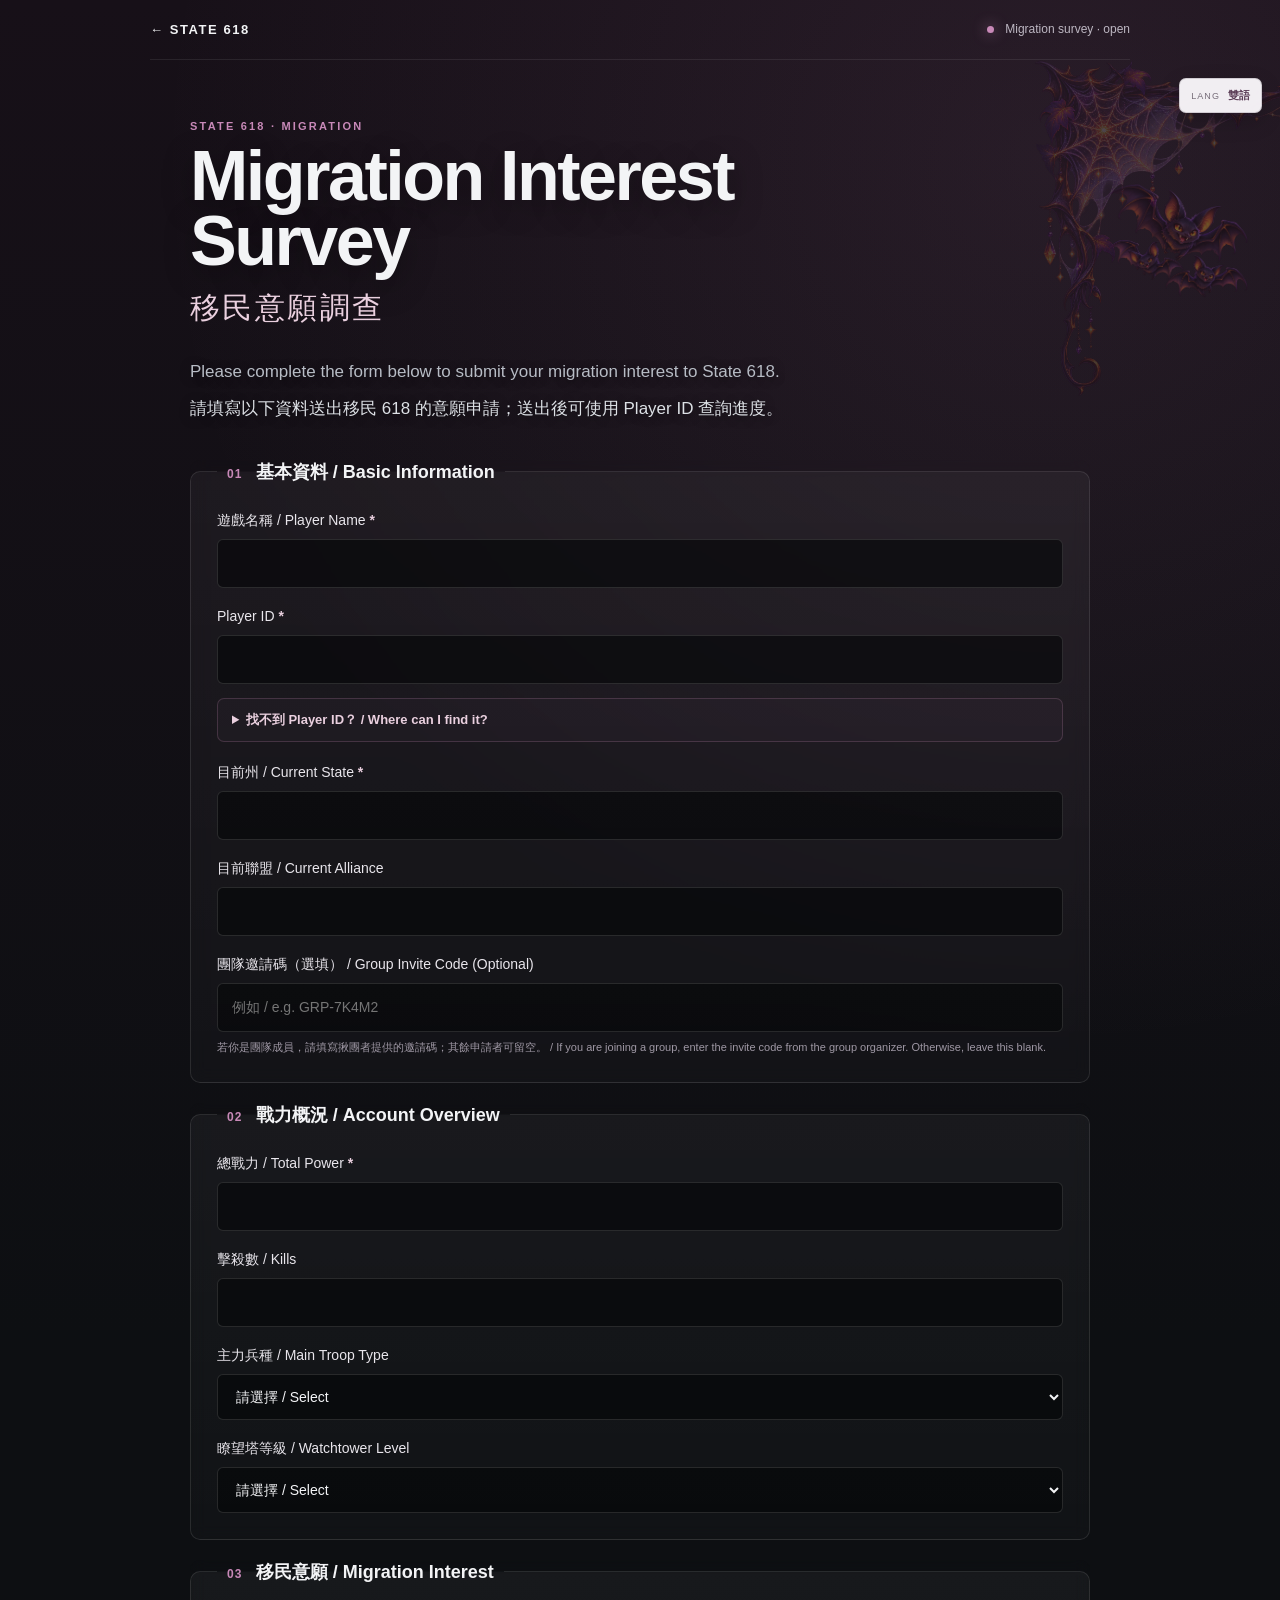
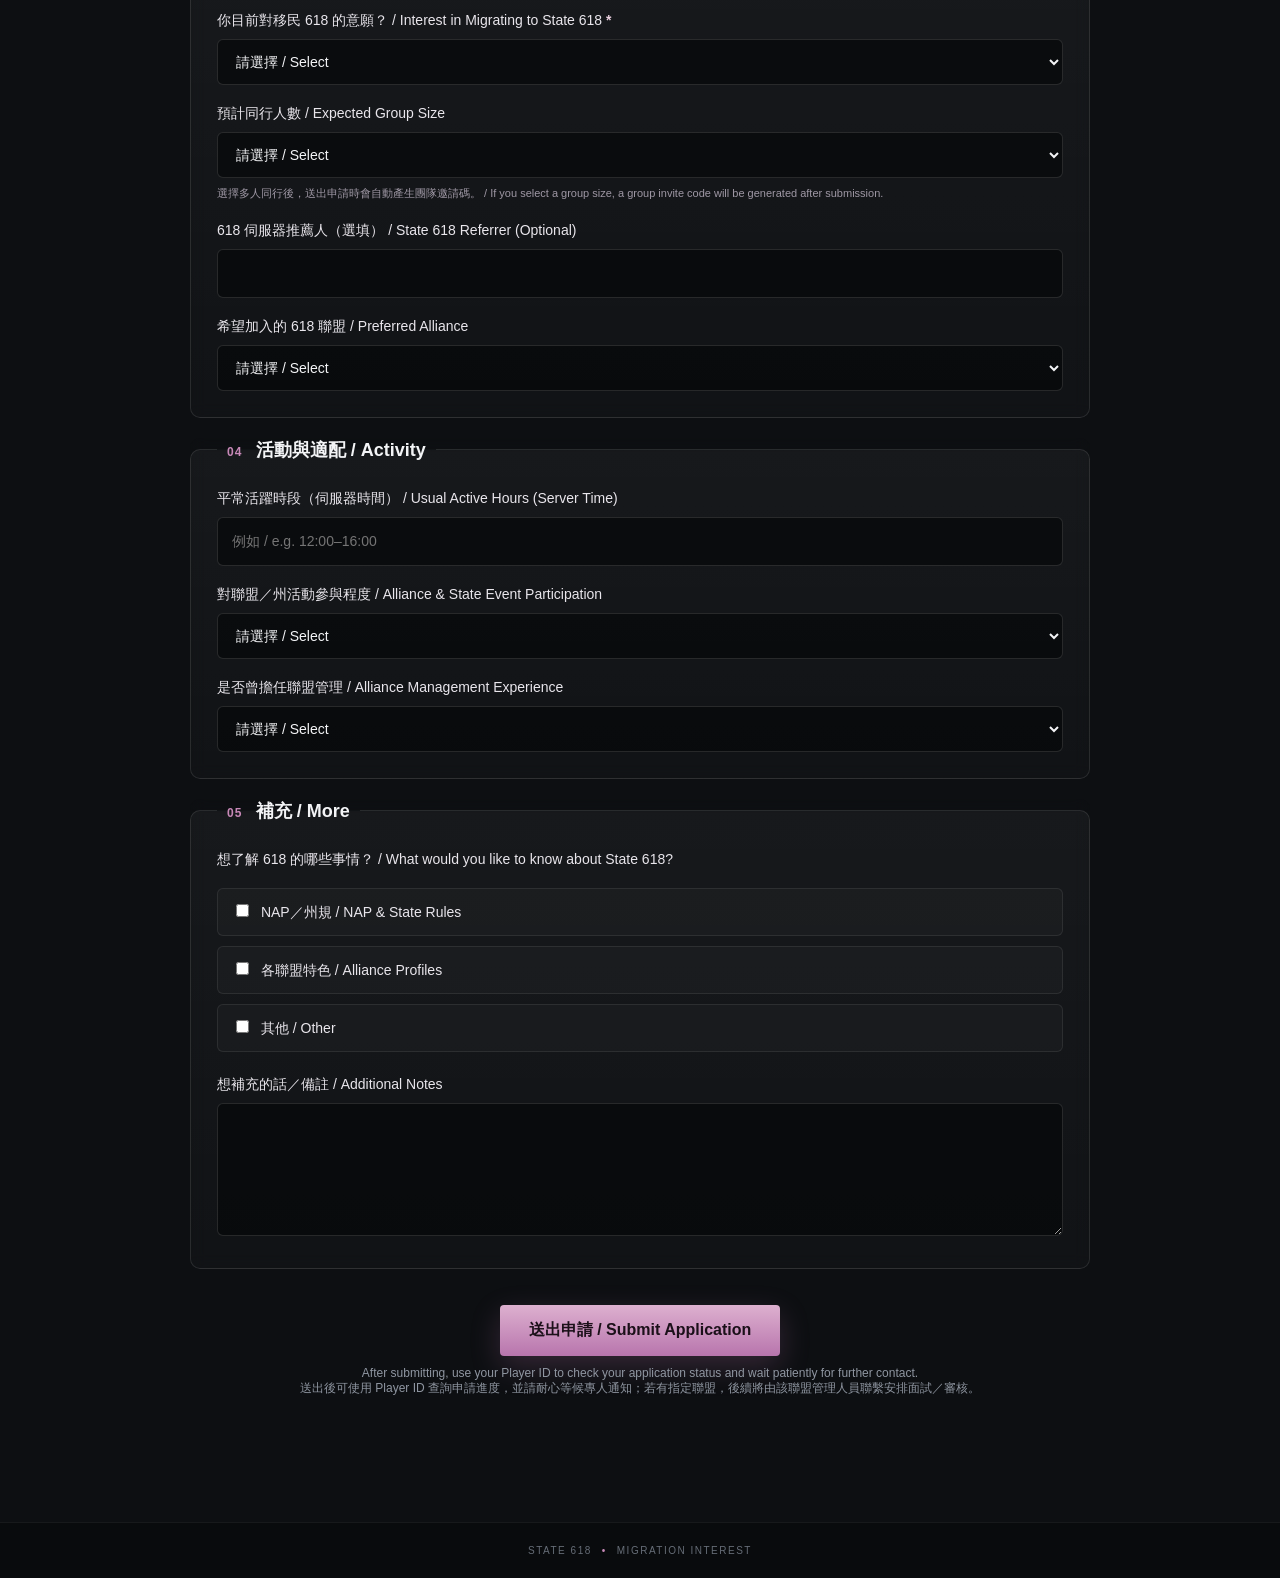
==== apply.html @ 645a7429 "Clarify group code flow and hide group size for members" ====
<!DOCTYPE html>
<html lang="zh-Hant">
<head>
  <meta charset="UTF-8">
  <meta name="viewport" content="width=device-width, initial-scale=1.0">
  <meta name="theme-color" content="#211522">
  <title>STATE 618 | Migration Interest Survey</title>
  <link rel="stylesheet" href="styles.css?v=20261017-2245">
  <link rel="stylesheet" href="form.css?v=20261018-0410">
</head>
<body class="form-page">
  <header class="form-topbar">
    <a class="back-link" href="index.html">← STATE 618</a>
    <div class="form-status"><span class="status-dot"></span> Migration survey · open</div>
  </header>
  <img class="form-halloween-art form-web-art" src="images/halloween-web-corner.png" alt="">
  <img class="form-halloween-art form-bats-art" src="images/halloween-bats.png" alt="">

  <main class="form-shell">
    <section class="form-intro">
      <div class="section-kicker">STATE 618 · MIGRATION</div>
      <h1>Migration Interest Survey</h1>
      <p class="zh-title">移民意願調查</p>
      <p class="intro en">
        Please complete the form below to submit your migration interest to State 618.
      </p>
      <p class="intro zh">請填寫以下資料送出移民 618 的意願申請；送出後可使用 Player ID 查詢進度。</p>
    </section>

    <form id="survey-form" class="survey-form">
      <fieldset>
        <legend><span>01</span> 基本資料 / Basic Information</legend>

        <label>遊戲名稱 / Player Name <b>*</b>
          <input type="text" name="player_name" required>
        </label>

        <label>Player ID <b>*</b>
          <input type="text" name="player_id" required>
        </label>

        <details class="id-help">
          <summary>找不到 Player ID？ / Where can I find it?</summary>
          <div class="id-help-body">
            <p>打開遊戲內的「帳號」頁面，找到標示為「ID」的欄位；紅框中的數字就是 Player ID。<br>Open the in-game Account page and look for the row labeled “ID”.</p>
            <a class="id-guide-link" href="images/player-id-guide.png" target="_blank" rel="noopener">
              <img class="id-guide-image" src="images/player-id-guide.png" alt="Player ID location guide">
            </a>
            <p class="id-guide-note">點圖片可放大查看 / Click the image to enlarge.</p>
          </div>
        </details>

        <label>目前州 / Current State <b>*</b>
          <input type="number" name="current_state" min="1" required>
        </label>

        <label>目前聯盟 / Current Alliance
          <input type="text" name="current_alliance">
        </label>

        <label class="group-code-field">
          <span data-i18n-zh="團隊邀請碼（選填）" data-i18n-en="Group Invite Code (Optional)">團隊邀請碼（選填） / Group Invite Code (Optional)</span>
          <input type="text" name="group_code" id="group-code" maxlength="32" autocomplete="off" placeholder="例如 / e.g. GRP-7K4M2">
          <small class="field-help" data-i18n-zh="若你是團隊成員，請填寫揪團者提供的邀請碼；其餘申請者可留空。" data-i18n-en="If you are joining a group, enter the invite code from the group organizer. Otherwise, leave this blank.">若你是團隊成員，請填寫揪團者提供的邀請碼；其餘申請者可留空。 / If you are joining a group, enter the invite code from the group organizer. Otherwise, leave this blank.</small>
        </label>
      </fieldset>

      <fieldset>
        <legend><span>02</span> 戰力概況 / Account Overview</legend>

        <label>總戰力 / Total Power <b>*</b>
          <input type="text" name="total_power" required>
        </label>

        <label>擊殺數 / Kills
          <input type="text" name="kills">
        </label>

        <label>主力兵種 / Main Troop Type
          <select name="main_troop">
            <option value="">請選擇 / Select</option>
            <option value="勇士">勇士 / Warrior</option>
            <option value="射手">射手 / Shooter</option>
            <option value="騎兵">騎兵 / Rider</option>
          </select>
        </label>

        <label>瞭望塔等級 / Watchtower Level
          <select name="watchtower_level">
            <option value="">請選擇 / Select</option>
            <option>24</option><option>25</option><option>26</option><option>27</option>
            <option>28</option><option>29</option><option>30</option>
            <option value="工業1">工業1 / Industrial 1</option><option value="工業2">工業2 / Industrial 2</option><option value="工業3">工業3 / Industrial 3</option><option value="工業4">工業4 / Industrial 4</option><option value="工業5">工業5 / Industrial 5</option>
          </select>
        </label>
      </fieldset>

      <fieldset>
        <legend><span>03</span> 移民意願 / Migration Interest</legend>

        <label>你目前對移民 618 的意願？ / Interest in Migrating to State 618 <b>*</b>
          <select name="interest" required>
            <option value="">請選擇 / Select</option>
            <option value="確定想來">確定想來 / Definitely interested</option>
            <option value="高度考慮">高度考慮 / Strongly considering</option>
            <option value="想先了解">想先了解 / Want to learn more</option>
          </select>
        </label>

        <label id="group-size-field">預計同行人數 / Expected Group Size
          <select name="group_size" id="group-size">
            <option value="">請選擇 / Select</option>
            <option value="自己">自己 / Solo</option>
            <option value="2–5 人">2–5 人 / 2–5 players</option>
            <option value="6–10 人">6–10 人 / 6–10 players</option>
            <option value="10+ 人／整團">10+ 人／整團 / 10+ players or full group</option>
          </select>
          <small class="field-help" data-i18n-zh="選擇多人同行後，送出申請時會自動產生團隊邀請碼。" data-i18n-en="If you select a group size, a group invite code will be generated after submission.">選擇多人同行後，送出申請時會自動產生團隊邀請碼。 / If you select a group size, a group invite code will be generated after submission.</small>
        </label>

        <div id="group-member-note" class="group-member-note" hidden>
          <strong data-i18n-zh="已使用團隊邀請碼" data-i18n-en="Group invite code detected">已使用團隊邀請碼 / Group invite code detected</strong>
          <span data-i18n-zh="同行人數以揪團者的申請為準，你不需要再次選擇。" data-i18n-en="Group size is taken from the organizer's application, so you do not need to select it again.">同行人數以揪團者的申請為準，你不需要再次選擇。 / Group size is taken from the organizer's application.</span>
        </div>

        <label>618 伺服器推薦人（選填） / State 618 Referrer (Optional)
          <input type="text" name="referrer">
        </label>

        <label>希望加入的 618 聯盟 / Preferred Alliance
          <select name="preferred_alliance">
            <option value="">請選擇 / Select</option>
            <option>[RZN] Risen</option>
            <option>[3311] 青丘寨</option>
            <option>[RoD!] Reign of Dragons</option>
            <option>[RAW$] War Dominion</option>
            <option>[UNQ.] UNQUESTIONED</option>
            <option>[KNT] Knights of Round</option>
            <option>[WofA] Wolves of Anarchy</option>
            <option>[S_B] Storm Bringers</option>
            <option>[RnB] ReBoRN BiO</option>
            <option>[TCB] VenomousSlayers</option>
            <option>不限 / No preference</option>
            <option>尚未決定 / Not sure yet</option>
          </select>
        </label>
      </fieldset>

      <fieldset>
        <legend><span>04</span> 活動與適配 / Activity</legend>

        <label>平常活躍時段（伺服器時間） / Usual Active Hours (Server Time)
          <input type="text" name="active_time" placeholder="例如 / e.g. 12:00–16:00">
        </label>

        <label>對聯盟／州活動參與程度 / Alliance &amp; State Event Participation
          <select name="activity_level">
            <option value="">請選擇 / Select</option>
            <option value="積極參與（每個活動都參與）">積極參與（每個活動都參與） / Highly active (join every event)</option>
            <option value="活躍">活躍 / Active</option>
            <option value="普通">普通 / Moderate</option>
            <option value="偶爾">偶爾 / Occasionally</option>
            <option value="幾乎沒有">幾乎沒有 / Rarely</option>
          </select>
        </label>

        <label>是否曾擔任聯盟管理 / Alliance Management Experience
          <select name="management">
            <option value="">請選擇 / Select</option>
            <option>R5</option>
            <option>R4</option>
            <option value="無">無 / None</option>
          </select>
        </label>
      </fieldset>

      <fieldset>
        <legend><span>05</span> 補充 / More</legend>

        <div class="field-label">想了解 618 的哪些事情？ / What would you like to know about State 618?</div>
        <div class="checks">
          <label><input type="checkbox" name="questions" value="NAP／州規"> NAP／州規 / NAP &amp; State Rules</label>
          <label><input type="checkbox" name="questions" value="各聯盟特色"> 各聯盟特色 / Alliance Profiles</label>
          <label><input type="checkbox" name="questions" value="其他"> 其他 / Other</label>
        </div>

        <label>想補充的話／備註 / Additional Notes
          <textarea name="notes" rows="5"></textarea>
        </label>
      </fieldset>

      <div class="submit-area">
        <button class="primary submit-button" id="submit-button" type="submit">送出申請 / Submit Application</button>
        <p>
          After submitting, use your Player ID to check your application status and wait patiently for further contact.<br>
          送出後可使用 Player ID 查詢申請進度，並請耐心等候專人通知；若有指定聯盟，後續將由該聯盟管理人員聯繫安排面試／審核。
        </p>
        <p id="submit-result" class="submit-result"></p>
      </div>

      <input type="text" name="website" tabindex="-1" autocomplete="off" class="hp-field" aria-hidden="true">
    </form>

    <iframe id="submit-frame" name="submit-frame" hidden></iframe>
  </main>

  <audio id="site-bgm" src="audio/bgm.mp3" preload="auto" autoplay loop></audio>

  <footer class="site-footer">
    <span>STATE 618</span><span class="dot">•</span><span>Migration Interest</span>
  </footer>
  <script src="site.js?v=20261018-0410"></script>
  <script src="language.js?v=20261017-2245"></script>
</body>
</html>
---- styles.css ----
:root {
  --bg: #0d0f12;
  --panel: rgba(17, 20, 24, 0.82);
  --text: #f3f4f6;
  --muted: #b7bcc5;
  --accent: #c889b8;
  --accent-soft: #ead0df;
  --line: rgba(255,255,255,.12);
}

* { box-sizing: border-box; }

html { scroll-behavior: smooth; }

html, body {
  margin: 0;
  min-height: 100%;
  background: var(--bg);
  color: var(--text);
  font-family: "Segoe UI", "Noto Sans TC", Arial, sans-serif;
}

body { min-height: 100vh; }

.hero {
  position: relative;
  min-height: 100vh;
  overflow: hidden;
  display: flex;
  flex-direction: column;
  justify-content: center;
  background:
    radial-gradient(circle at 78% 34%, rgba(232,145,105,.18), transparent 28%),
    linear-gradient(90deg, rgba(30,18,33,.90), rgba(70,42,76,.48) 50%, rgba(92,49,64,.44)),
    url("images/hero.png") center center / cover no-repeat;
}

.hero::before {
  content: "";
  position: absolute;
  inset: 0;
  opacity: .12;
  background-image:
    linear-gradient(rgba(255,255,255,.025) 1px, transparent 1px),
    linear-gradient(90deg, rgba(255,255,255,.025) 1px, transparent 1px);
  background-size: 42px 42px;
}

.overlay {
  position: absolute;
  inset: 0;
  background:
    linear-gradient(180deg, rgba(4,5,6,.25), transparent 45%, rgba(4,5,6,.58)),
    linear-gradient(90deg, rgba(5,6,8,.45), rgba(5,6,8,.06) 58%, rgba(5,6,8,.22));
}

.topbar {
  position: absolute;
  z-index: 2;
  top: 0;
  left: 0;
  right: 0;
  width: min(1180px, calc(100% - 40px));
  margin: 0 auto;
  padding: 24px 0;
  display: flex;
  align-items: center;
  justify-content: space-between;
  gap: 20px;
  border-bottom: 1px solid rgba(255,255,255,.09);
}

.brand {
  font-size: 14px;
  font-weight: 800;
  letter-spacing: .15em;
}

.brand span { color: var(--accent); }

.top-status {
  font-size: 12px;
  color: #c2c7ce;
  letter-spacing: .04em;
}

.status-dot {
  display: inline-block;
  width: 7px;
  height: 7px;
  margin-right: 8px;
  border-radius: 50%;
  background: var(--accent);
  box-shadow: 0 0 14px rgba(200,137,184,.76);
}

.content {
  position: relative;
  z-index: 1;
  width: min(1180px, calc(100% - 40px));
  margin: 0 auto;
  padding: 110px 0 100px;
}

.eyebrow {
  display: inline-block;
  font-size: 11px;
  letter-spacing: .26em;
  color: var(--accent-soft);
  border: 1px solid rgba(200,137,184,.48);
  background: rgba(9,10,12,.34);
  padding: 8px 12px;
  margin-bottom: 20px;
}

.state-mark {
  font-size: clamp(26px, 4vw, 52px);
  font-weight: 800;
  letter-spacing: .08em;
  line-height: 1;
  margin-bottom: 16px;
}

.state-mark span { color: var(--accent); }

h1 {
  margin: 0;
  font-size: clamp(44px, 7vw, 86px);
  line-height: .93;
  max-width: 790px;
  letter-spacing: -.035em;
  text-shadow: 0 8px 30px rgba(0,0,0,.34);
}

.zh-title {
  margin: 14px 0 28px;
  font-size: clamp(20px, 3vw, 30px);
  color: var(--accent-soft);
  letter-spacing: .08em;
}

.intro {
  max-width: 650px;
  color: var(--muted);
  font-size: 17px;
  line-height: 1.75;
  margin: 0 0 7px;
  text-shadow: 0 2px 12px rgba(0,0,0,.45);
}

.intro.zh {
  color: #dde1e6;
  margin-top: 5px;
}

.actions {
  margin-top: 32px;
  display: flex;
  flex-wrap: wrap;
  align-items: center;
  gap: 14px;
}

.primary {
  appearance: none;
  display: inline-block;
  text-decoration: none;
  border: 0;
  background: linear-gradient(180deg, #ddb0cf, #b875ad);
  color: #1b1019;
  font-weight: 800;
  font-size: 16px;
  padding: 15px 24px;
  min-width: 210px;
  border-radius: 4px;
  box-shadow: 0 10px 30px rgba(184,117,173,.24);
}

.primary:disabled {
  opacity: .92;
  cursor: default;
}

.secondary-link {
  display: inline-block;
  min-width: 210px;
  padding: 14px 24px;
  border: 1px solid rgba(200,137,184,.58);
  border-radius: 4px;
  background: rgba(26,18,28,.72);
  color: var(--accent-soft);
  text-decoration: none;
  text-align: center;
  font-size: 16px;
  font-weight: 800;
  box-shadow: 0 10px 30px rgba(0,0,0,.18);
  transition: background .2s ease, border-color .2s ease, transform .2s ease;
}

.secondary-link:hover {
  background: rgba(200,137,184,.14);
  border-color: rgba(234,208,223,.82);
  transform: translateY(-1px);
}

.status {
  color: #c3c8ce;
  font-size: 14px;
}

.note {
  margin-top: 26px;
  padding-top: 17px;
  border-top: 1px solid rgba(255,255,255,.14);
  max-width: 650px;
  color: #9da4ae;
  font-size: 13px;
  line-height: 1.6;
}

.scroll-hint {
  position: absolute;
  z-index: 2;
  left: 50%;
  bottom: 20px;
  transform: translateX(-50%);
  color: rgba(255,255,255,.55);
  font-size: 11px;
  letter-spacing: .15em;
  text-transform: uppercase;
}

.draft-section {
  background:
    radial-gradient(circle at 82% 0%, rgba(200,137,184,.16), transparent 28%),
    #0d0f12;
  border-top: 1px solid rgba(255,255,255,.06);
}

.draft-wrap {
  width: min(1180px, calc(100% - 40px));
  margin: 0 auto;
  padding: 86px 0 92px;
}

.section-kicker {
  color: var(--accent);
  font-size: 11px;
  font-weight: 700;
  letter-spacing: .2em;
  margin-bottom: 12px;
}

.draft-section h2 {
  margin: 0;
  font-size: clamp(34px, 5vw, 58px);
  letter-spacing: -.025em;
}

.section-lead {
  max-width: 650px;
  margin: 14px 0 34px;
  color: var(--muted);
  font-size: 16px;
  line-height: 1.7;
}

.cards {
  display: grid;
  grid-template-columns: repeat(3, 1fr);
  gap: 16px;
}

.card {
  min-height: 190px;
  padding: 24px;
  border: 1px solid rgba(255,255,255,.10);
  background: linear-gradient(180deg, rgba(255,255,255,.045), rgba(255,255,255,.018));
  border-radius: 8px;
}

.card-no {
  color: var(--accent);
  font-size: 12px;
  font-weight: 800;
  letter-spacing: .18em;
  margin-bottom: 44px;
}

.card h3 {
  margin: 0 0 10px;
  font-size: 20px;
}

.card p {
  margin: 0;
  color: #aeb4bd;
  font-size: 14px;
  line-height: 1.7;
}

.draft-note {
  margin-top: 24px;
  color: #8f96a1;
  font-size: 13px;
}

.site-footer {
  display: flex;
  justify-content: center;
  gap: 10px;
  padding: 22px;
  border-top: 1px solid rgba(255,255,255,.06);
  background: #090b0d;
  color: #666d77;
  font-size: 10px;
  letter-spacing: .15em;
  text-transform: uppercase;
}

.dot { color: var(--accent); }

@media (max-width: 780px) {
  .topbar {
    width: min(100% - 28px, 1180px);
    padding-top: 18px;
  }

  .top-status { display: none; }

  .content {
    width: min(100% - 28px, 1180px);
    padding: 100px 0 90px;
  }

  .eyebrow {
    font-size: 10px;
    letter-spacing: .18em;
  }

  .intro { font-size: 15px; }

  .actions {
    align-items: stretch;
    flex-direction: column;
    max-width: 360px;
  }

  .primary,
  .secondary-link { width: 100%; }

  .status { text-align: center; }

  .draft-wrap {
    width: min(100% - 28px, 1180px);
    padding: 64px 0 70px;
  }

  .cards { grid-template-columns: 1fr; }

  .card { min-height: 0; }

  .card-no { margin-bottom: 24px; }
}

/* Halloween seasonal accents */
.halloween-art {
  position: absolute;
  z-index: 1;
  pointer-events: none;
  user-select: none;
}

.web-art {
  top: 76px;
  right: -34px;
  width: min(31vw, 420px);
  opacity: .32;
  transform: rotate(2deg);
}

.bats-art {
  top: 18%;
  right: 5%;
  width: min(19vw, 250px);
  opacity: .58;
  filter: drop-shadow(0 8px 24px rgba(0,0,0,.28));
}

.pumpkin-art {
  right: 3.5%;
  bottom: 2.5%;
  width: min(12vw, 155px);
  opacity: .86;
  filter: drop-shadow(0 10px 26px rgba(0,0,0,.36));
}

.draft-section {
  position: relative;
  overflow: hidden;
}

.spider-art {
  top: 24px;
  right: 5%;
  width: min(8vw, 92px);
  opacity: .72;
}

@media (max-width: 760px) {
  .web-art {
    width: 210px;
    right: -75px;
    opacity: .22;
  }

  .bats-art {
    top: 13%;
    right: -24px;
    width: 150px;
    opacity: .38;
  }

  .pumpkin-art {
    width: 90px;
    right: 10px;
    bottom: 52px;
    opacity: .72;
  }

  .spider-art {
    width: 58px;
    right: 12px;
    opacity: .58;
  }
}

.manager-entry{margin-top:16px}
.manager-entry a{color:rgba(232,222,233,.72);text-decoration:none;font-size:12px;letter-spacing:.04em;border-bottom:1px solid rgba(232,222,233,.20);padding-bottom:3px}
.manager-entry a:hover{color:var(--accent-soft);border-bottom-color:rgba(234,208,223,.55)}

/* Shared language selector */
.language-switcher{
  position:fixed;right:18px;top:78px;z-index:120;
  font-family:"Segoe UI","Noto Sans TC",Arial,sans-serif;
}
.language-switcher summary{
  list-style:none;cursor:pointer;display:flex;align-items:center;gap:8px;
  padding:9px 11px;border:1px solid rgba(255,255,255,.16);border-radius:7px;
  background:rgba(14,12,16,.88);backdrop-filter:blur(12px);
  color:#eee8f0;font-size:11px;box-shadow:0 8px 22px rgba(0,0,0,.22);
}
.language-switcher summary::-webkit-details-marker{display:none}
.language-switcher summary span{color:#a69faa;letter-spacing:.12em;font-size:9px}
.language-switcher summary strong{color:#f0d7e8;font-size:11px}
.language-menu{
  position:absolute;right:0;top:42px;width:190px;padding:8px;
  border:1px solid rgba(255,255,255,.13);border-radius:8px;
  background:#121015;box-shadow:0 18px 36px rgba(0,0,0,.34);
}
.language-option{
  width:100%;padding:10px 11px;border:0;border-radius:6px;
  text-align:left;background:transparent;color:#d9d3dc;cursor:pointer;font-size:12px;
}
.language-option:hover,.language-option.active{background:rgba(200,137,184,.12);color:#fff}
.language-coming{padding:9px 11px 5px;color:#776f7c;font-size:9px;line-height:1.4}
@media(max-width:700px){
  .language-switcher{top:auto;bottom:16px;right:12px}
  .language-menu{top:auto;bottom:42px}
}

/* Language selector contrast revision */
.language-switcher summary{
  border-color:rgba(35,28,39,.16);
  background:rgba(250,247,251,.96);
  color:#251e28;
  box-shadow:0 8px 22px rgba(0,0,0,.18);
}
.language-switcher summary span{color:#766d79}
.language-switcher summary strong{color:#5d3f58}
.language-menu{
  border-color:rgba(35,28,39,.12);
  background:#fbf8fc;
  box-shadow:0 18px 36px rgba(0,0,0,.24);
}
.language-option{color:#302733}
.language-option:hover,.language-option.active{
  background:#ead8e6;
  color:#2a1f2a;
}
.language-coming{
  color:#817786;
  border-top:1px solid rgba(35,28,39,.08);
  margin-top:5px;
  padding-top:10px;
}
---- form.css ----
.form-page {
  background:
    radial-gradient(circle at 82% 5%, rgba(200,137,184,.10), transparent 28%),
    linear-gradient(180deg, #171018, #0d0f12 42%);
}

.form-topbar {
  width: min(980px, calc(100% - 32px));
  margin: 0 auto;
  padding: 22px 0;
  display: flex;
  justify-content: space-between;
  gap: 20px;
  border-bottom: 1px solid rgba(255,255,255,.08);
}

.back-link {
  color: var(--text);
  text-decoration: none;
  font-weight: 800;
  letter-spacing: .12em;
  font-size: 13px;
}

.form-status {
  color: #bdb7c2;
  font-size: 12px;
}

.form-shell {
  width: min(900px, calc(100% - 32px));
  margin: 0 auto;
  padding: 60px 0 80px;
}

.form-intro {
  margin-bottom: 36px;
}

.form-intro h1 {
  font-size: clamp(40px, 7vw, 70px);
  max-width: 760px;
}

.survey-form {
  display: grid;
  gap: 20px;
}

fieldset {
  margin: 0;
  padding: 26px;
  border: 1px solid rgba(255,255,255,.10);
  border-radius: 10px;
  background: linear-gradient(180deg, rgba(255,255,255,.045), rgba(255,255,255,.018));
  backdrop-filter: blur(8px);
}

legend {
  padding: 0 10px;
  font-size: 18px;
  font-weight: 800;
}

legend span {
  color: var(--accent);
  margin-right: 8px;
  font-size: 12px;
  letter-spacing: .1em;
}

.survey-form label,
.field-label {
  display: block;
  margin: 0 0 18px;
  color: #e9e6ec;
  font-size: 14px;
  line-height: 1.5;
}

.survey-form label:last-child {
  margin-bottom: 0;
}

.survey-form b {
  color: var(--accent-soft);
}

input[type="text"],
input[type="number"],
select,
textarea {
  width: 100%;
  margin-top: 8px;
  padding: 13px 14px;
  border: 1px solid rgba(255,255,255,.12);
  border-radius: 6px;
  background: rgba(6,7,9,.62);
  color: var(--text);
  font: inherit;
  outline: none;
}

input:focus,
select:focus,
textarea:focus {
  border-color: rgba(200,137,184,.75);
  box-shadow: 0 0 0 3px rgba(200,137,184,.10);
}

select option {
  background: #151118;
  color: #f3f4f6;
}

textarea {
  resize: vertical;
  min-height: 120px;
}

.checks {
  display: grid;
  gap: 10px;
  margin: 10px 0 22px;
}

.checks label {
  margin: 0;
  padding: 12px 14px;
  border: 1px solid rgba(255,255,255,.08);
  border-radius: 6px;
  background: rgba(255,255,255,.025);
}

.checks input {
  margin-right: 8px;
  accent-color: #b875ad;
}

.submit-area {
  text-align: center;
  padding: 16px 0 4px;
}

.submit-button {
  min-width: 280px;
}

.submit-area p {
  color: #8f96a1;
  font-size: 12px;
  margin-top: 10px;
}

@media (max-width: 640px) {
  .form-shell {
    padding-top: 44px;
  }

  fieldset {
    padding: 20px 16px;
  }

  .form-status {
    display: none;
  }

  .submit-button {
    width: 100%;
    min-width: 0;
  }
}

.status-card,
.status-preview {
  margin-top: 20px;
  padding: 28px;
  border: 1px solid rgba(255,255,255,.10);
  border-radius: 10px;
  background: linear-gradient(180deg, rgba(255,255,255,.045), rgba(255,255,255,.018));
}

.status-card label {
  display: block;
  color: #e9e6ec;
  font-size: 14px;
  line-height: 1.5;
}

.status-button {
  margin-top: 18px;
  min-width: 220px;
}

.status-help {
  margin: 14px 0 0;
  color: #8f96a1;
  font-size: 12px;
  line-height: 1.6;
}

.status-preview h2 {
  margin: 0 0 20px;
  font-size: clamp(30px, 5vw, 48px);
}

.status-result {
  border-top: 1px solid rgba(255,255,255,.09);
}

.result-row {
  display: grid;
  grid-template-columns: 1fr 1.4fr;
  gap: 20px;
  padding: 16px 0;
  border-bottom: 1px solid rgba(255,255,255,.08);
  color: #9ea5ae;
  font-size: 14px;
}

.result-row strong {
  color: #f1eef3;
  font-weight: 700;
}

.badge {
  display: inline-block;
  width: fit-content;
  padding: 6px 10px;
  border-radius: 999px;
  font-size: 11px;
  letter-spacing: .04em;
  border: 1px solid rgba(255,255,255,.12);
}

.badge.received { color: #d6d0dc; background: rgba(214,208,220,.08); }
.badge.interview { color: #dfc9ef; background: rgba(151,103,178,.14); border-color: rgba(151,103,178,.34); }
.badge.reviewing { color: #ead0df; background: rgba(200,137,184,.12); border-color: rgba(200,137,184,.32); }
.badge.approved { color: #cfe9d7; background: rgba(115,176,132,.12); border-color: rgba(115,176,132,.30); }
.badge.waitlist { color: #eadab8; background: rgba(194,154,84,.12); border-color: rgba(194,154,84,.28); }
.badge.declined { color: #e3b8bd; background: rgba(176,88,101,.12); border-color: rgba(176,88,101,.28); }

.status-legend {
  display: flex;
  flex-wrap: wrap;
  gap: 8px;
  margin-top: 22px;
}

.secondary-link {
  display: inline-block;
  color: #e4d9e8;
  text-decoration: none;
  padding: 14px 18px;
  border: 1px solid rgba(255,255,255,.16);
  border-radius: 4px;
  background: rgba(255,255,255,.035);
}

.secondary-link:hover {
  border-color: rgba(200,137,184,.40);
  background: rgba(200,137,184,.08);
}

@media (max-width: 640px) {
  .result-row {
    grid-template-columns: 1fr;
    gap: 6px;
  }

  .status-button {
    width: 100%;
  }
}

.submit-result {
  min-height: 1.4em;
  margin-top: 12px;
  font-size: 13px;
}
.submit-result.success { color: #cfe9d7; }
.submit-result.muted { color: #8f96a1; }
.status-error {
  padding: 18px 0;
  color: #e3b8bd;
}
.hp-field {
  position: absolute !important;
  left: -9999px !important;
  width: 1px !important;
  height: 1px !important;
  opacity: 0 !important;
}

.status-note {
  margin-top: 20px;
  padding: 14px 16px;
  border-left: 3px solid rgba(200,137,184,.7);
  background: rgba(200,137,184,.07);
  color: #ddd6e2;
  line-height: 1.7;
  font-size: 14px;
}

.id-help {
  margin: -4px 0 20px;
  border: 1px solid rgba(200,137,184,.22);
  border-radius: 7px;
  background: rgba(200,137,184,.035);
  overflow: hidden;
}

.id-help summary {
  padding: 12px 14px;
  cursor: pointer;
  color: var(--accent-soft);
  font-size: 13px;
  font-weight: 700;
  user-select: none;
}

.id-help summary:hover {
  background: rgba(200,137,184,.07);
}

.id-help-body {
  display: grid;
  grid-template-columns: 1fr 190px;
  gap: 16px;
  align-items: center;
  padding: 14px;
  border-top: 1px solid rgba(255,255,255,.07);
  color: #c7c2ca;
  font-size: 12px;
  line-height: 1.65;
}

.id-help-body p {
  margin: 0;
}

.id-mini-card {
  padding: 12px;
  border-radius: 8px;
  background: #e8dac8;
  color: #3a2e2d;
  text-align: center;
  font-size: 11px;
  box-shadow: inset 0 0 0 1px rgba(84,63,57,.18);
}

.id-mini-row {
  display: flex;
  justify-content: space-between;
  margin-top: 9px;
  padding: 7px 8px;
  border: 2px solid #ef3d45;
  border-radius: 4px;
  background: rgba(255,255,255,.32);
  text-align: left;
}

@media (max-width: 640px) {
  .id-help-body {
    grid-template-columns: 1fr;
  }
}

.id-help-body {
  display: block;
}

.id-guide-link {
  display: block;
  margin-top: 12px;
}

.id-guide-image {
  display: block;
  width: 100%;
  max-width: 620px;
  margin: 0 auto;
  border-radius: 8px;
  border: 1px solid rgba(255,255,255,.10);
  box-shadow: 0 10px 28px rgba(0,0,0,.24);
}

.id-guide-note {
  margin-top: 8px !important;
  text-align: center;
  color: #9f98a7 !important;
  font-size: 11px !important;
}

/* Halloween seasonal accents */
.form-page {
  position: relative;
  overflow-x: hidden;
}

.form-halloween-art {
  position: absolute;
  pointer-events: none;
  user-select: none;
  z-index: 0;
}

.form-shell,
.form-topbar {
  position: relative;
  z-index: 1;
}

.form-web-art {
  top: 58px;
  right: -92px;
  width: min(27vw, 340px);
  opacity: .18;
}

.form-bats-art {
  top: 170px;
  right: 2.5%;
  width: min(13vw, 145px);
  opacity: .34;
}

.form-spider-art {
  top: 150px;
  right: 4%;
  width: min(7vw, 82px);
  opacity: .48;
}

.id-help-body {
  display: block;
}

.id-guide-link {
  display: block;
  margin-top: 12px;
}

.id-guide-image {
  display: block;
  width: 100%;
  max-width: 620px;
  margin: 0 auto;
  border-radius: 8px;
  border: 1px solid rgba(255,255,255,.10);
  box-shadow: 0 10px 28px rgba(0,0,0,.24);
}

.id-guide-note {
  margin-top: 8px !important;
  text-align: center;
  color: #9f98a7 !important;
  font-size: 11px !important;
}

@media (max-width: 760px) {
  .form-web-art {
    width: 220px;
    right: -112px;
    opacity: .12;
  }

  .form-bats-art,
  .form-spider-art {
    display: none;
  }
}

.group-code-field{margin-top:2px}
.field-help{
  display:block;
  margin-top:7px;
  color:#9f98a5;
  font-size:11px;
  line-height:1.55;
  font-weight:400;
}
.group-code-field input:not(:placeholder-shown){
  border-color:rgba(200,137,184,.46);
}

.submit-result.success a{
  display:inline-block;
  margin-top:8px;
  color:#ead0df;
  word-break:break-all;
}
.submit-result.error{color:#e3b8bd}

.group-member-note{
  margin:-2px 0 18px;
  padding:12px 14px;
  border:1px solid rgba(200,137,184,.22);
  border-radius:7px;
  background:rgba(200,137,184,.06);
}
.group-member-note strong,
.group-member-note span{
  display:block;
}
.group-member-note strong{
  color:#ead0df;
  font-size:13px;
}
.group-member-note span{
  margin-top:4px;
  color:#aaa2ae;
  font-size:11px;
  line-height:1.55;
}
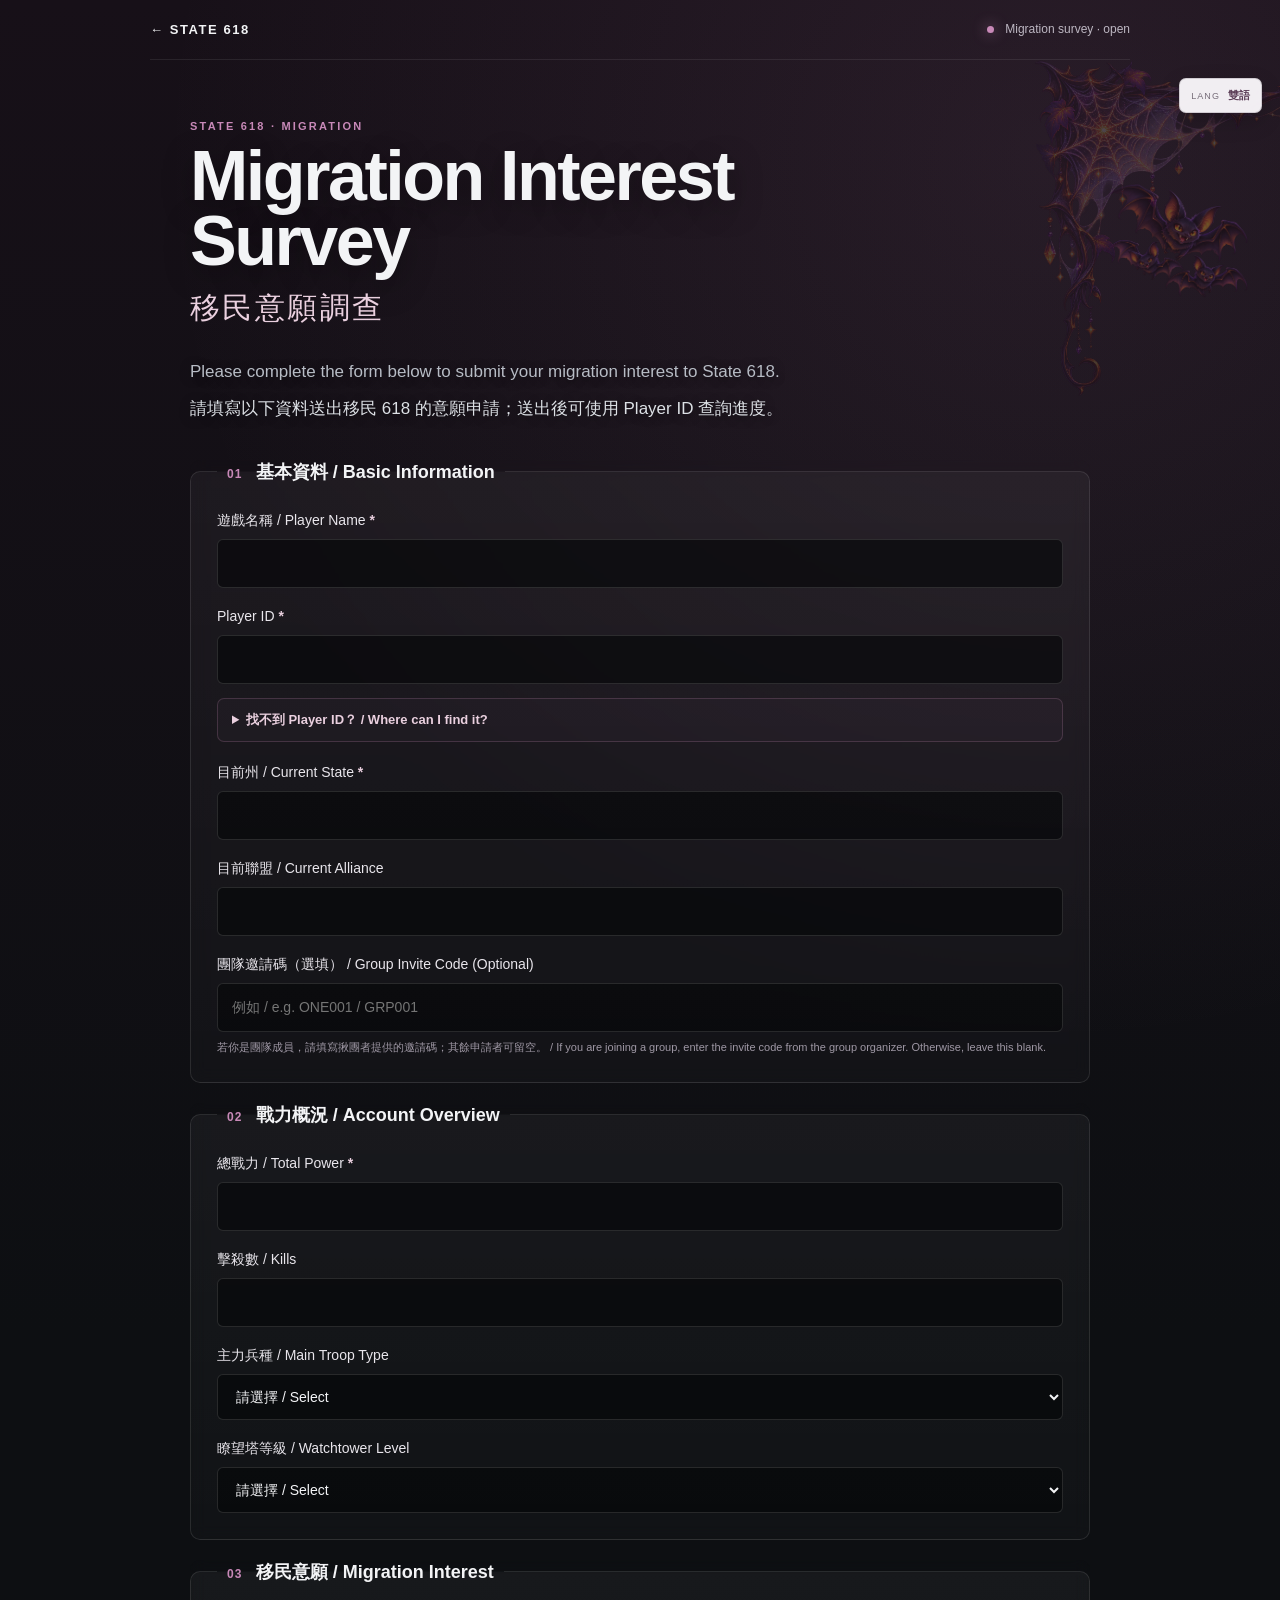
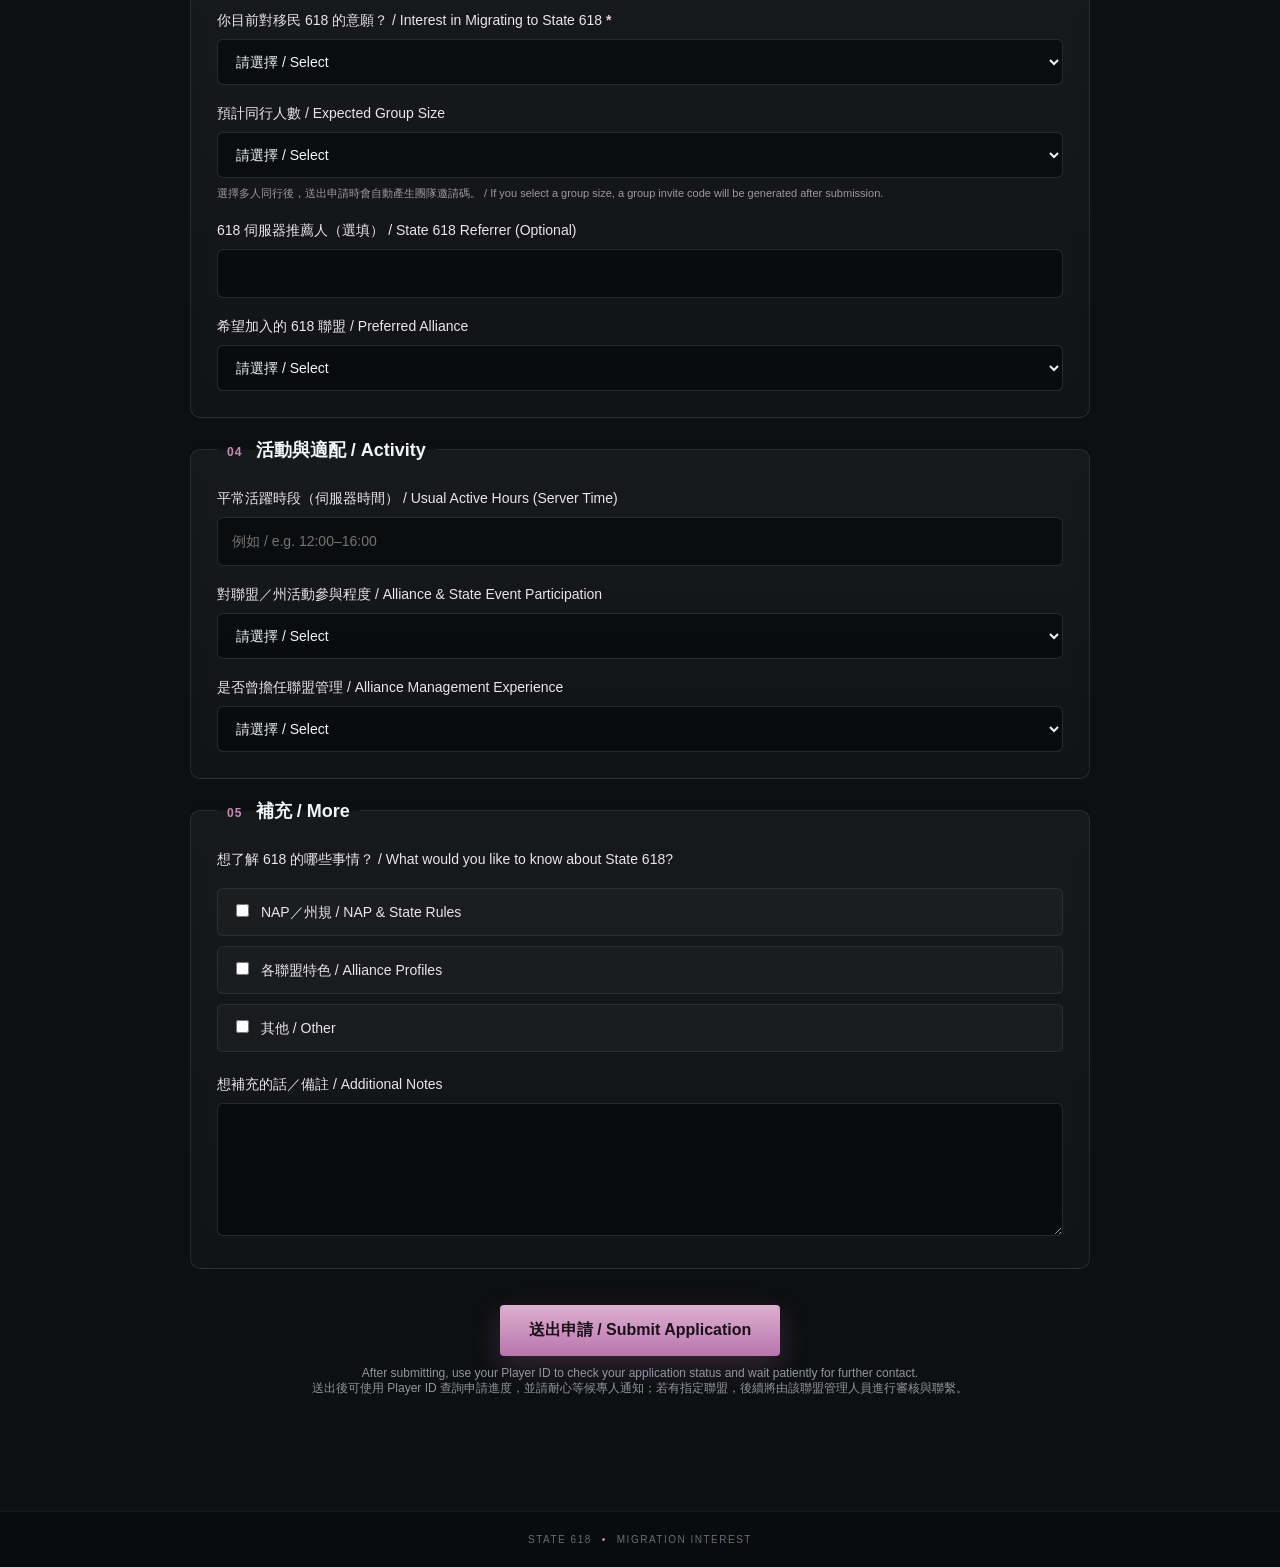
==== commit 850a51f2: "Improve group invite code display and normalization" ====
--- a/apply.html
+++ b/apply.html
@@ -6,7 +6,7 @@
   <meta name="theme-color" content="#211522">
   <title>STATE 618 | Migration Interest Survey</title>
   <link rel="stylesheet" href="styles.css?v=20261017-2245">
-  <link rel="stylesheet" href="form.css?v=20261018-0410">
+  <link rel="stylesheet" href="form.css?v=20261018-2035">
 </head>
 <body class="form-page">
   <header class="form-topbar">
@@ -60,7 +60,7 @@
 
         <label class="group-code-field">
           <span data-i18n-zh="團隊邀請碼（選填）" data-i18n-en="Group Invite Code (Optional)">團隊邀請碼（選填） / Group Invite Code (Optional)</span>
-          <input type="text" name="group_code" id="group-code" maxlength="32" autocomplete="off" placeholder="例如 / e.g. GRP-7K4M2">
+          <input type="text" name="group_code" id="group-code" maxlength="32" autocomplete="off" placeholder="例如 / e.g. ONE001 / GRP001">
           <small class="field-help" data-i18n-zh="若你是團隊成員，請填寫揪團者提供的邀請碼；其餘申請者可留空。" data-i18n-en="If you are joining a group, enter the invite code from the group organizer. Otherwise, leave this blank.">若你是團隊成員，請填寫揪團者提供的邀請碼；其餘申請者可留空。 / If you are joining a group, enter the invite code from the group organizer. Otherwise, leave this blank.</small>
         </label>
       </fieldset>
@@ -193,9 +193,9 @@
         <button class="primary submit-button" id="submit-button" type="submit">送出申請 / Submit Application</button>
         <p>
           After submitting, use your Player ID to check your application status and wait patiently for further contact.<br>
-          送出後可使用 Player ID 查詢申請進度，並請耐心等候專人通知；若有指定聯盟，後續將由該聯盟管理人員聯繫安排面試／審核。
+          送出後可使用 Player ID 查詢申請進度，並請耐心等候專人通知；若有指定聯盟，後續將由該聯盟管理人員進行審核與聯繫。
         </p>
-        <p id="submit-result" class="submit-result"></p>
+        <div id="submit-result" class="submit-result"></div>
       </div>
 
       <input type="text" name="website" tabindex="-1" autocomplete="off" class="hp-field" aria-hidden="true">
@@ -209,7 +209,7 @@
   <footer class="site-footer">
     <span>STATE 618</span><span class="dot">•</span><span>Migration Interest</span>
   </footer>
-  <script src="site.js?v=20261018-0410"></script>
+  <script src="site.js?v=20261018-2035"></script>
   <script src="language.js?v=20261017-2245"></script>
 </body>
 </html>
--- a/form.css
+++ b/form.css
@@ -513,3 +513,27 @@
   font-size:11px;
   line-height:1.55;
 }
+
+.applicant-info-request{display:grid;gap:6px;margin:14px 0;padding:14px 15px;border-left:4px solid rgba(194,128,186,.92);background:rgba(194,128,186,.09);border-radius:6px}
+.applicant-info-request b{color:#f2d7ef;font-size:14px}
+.applicant-info-request strong{color:#fff;font-size:13px}
+.applicant-info-request span{color:#d4c6d3;font-size:13px;line-height:1.55}
+.applicant-info-request small{color:#9f939f;font-size:11px;line-height:1.45}
+
+.submit-success-title{margin-bottom:14px;color:#d9f0df;font-size:15px;font-weight:800}
+.group-code-card{margin:18px 0;padding:22px 18px;border:1px solid rgba(232,170,216,.48);border-radius:12px;background:linear-gradient(180deg,rgba(200,137,184,.16),rgba(200,137,184,.07));box-shadow:0 14px 34px rgba(0,0,0,.20),inset 0 0 0 1px rgba(255,255,255,.03);text-align:center}
+.group-code-eyebrow{display:block;margin-bottom:9px;color:#d8c6d7;font-size:12px;font-weight:800;letter-spacing:.08em;text-transform:uppercase}
+.group-code-value{display:block;color:#fff;font-family:ui-monospace,SFMono-Regular,Menlo,Consolas,monospace;font-size:clamp(32px,8vw,50px);line-height:1.08;letter-spacing:.08em;text-shadow:0 0 18px rgba(232,170,216,.22)}
+.group-code-card p{margin:14px auto 0;max-width:650px;color:#d7ced8;font-size:13px;line-height:1.65}
+.group-code-actions{display:flex;flex-wrap:wrap;justify-content:center;gap:10px;margin-top:16px}
+.group-copy-button{padding:10px 14px;border:1px solid rgba(255,255,255,.18);border-radius:7px;background:#1a151c;color:#f4edf4;font:inherit;font-size:12px;font-weight:800;cursor:pointer}
+.group-copy-button:hover{border-color:rgba(232,170,216,.55);background:#241a24}
+.group-share-link{display:block;margin-top:14px;color:#e6cce1;font-size:11px;line-height:1.55;overflow-wrap:anywhere}
+.status-result .group-code-card{margin:16px 0;text-align:left}
+.status-result .group-code-card .group-code-actions{justify-content:flex-start}
+.status-result .group-code-card p{margin-left:0}
+@media(max-width:640px){
+  .group-code-card{padding:20px 14px}
+  .group-code-actions{display:grid;grid-template-columns:1fr}
+  .group-copy-button{width:100%}
+}
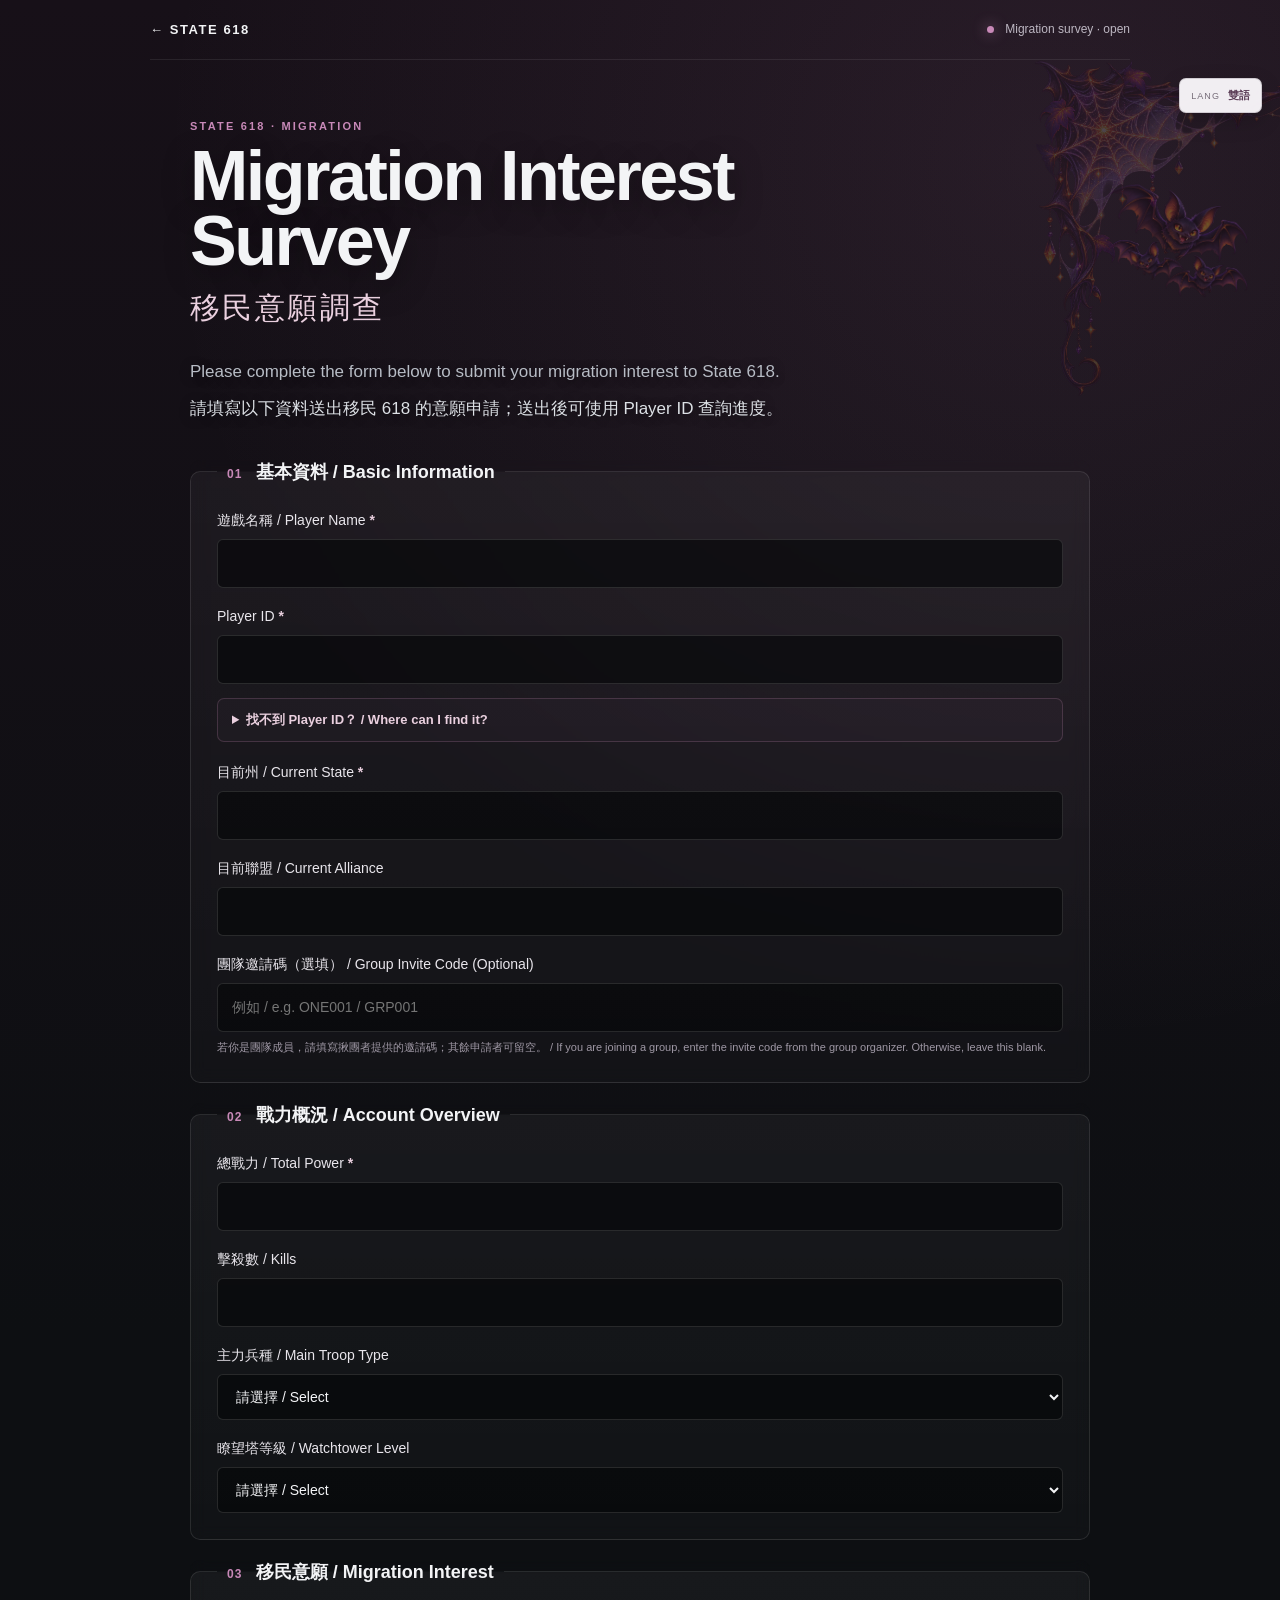
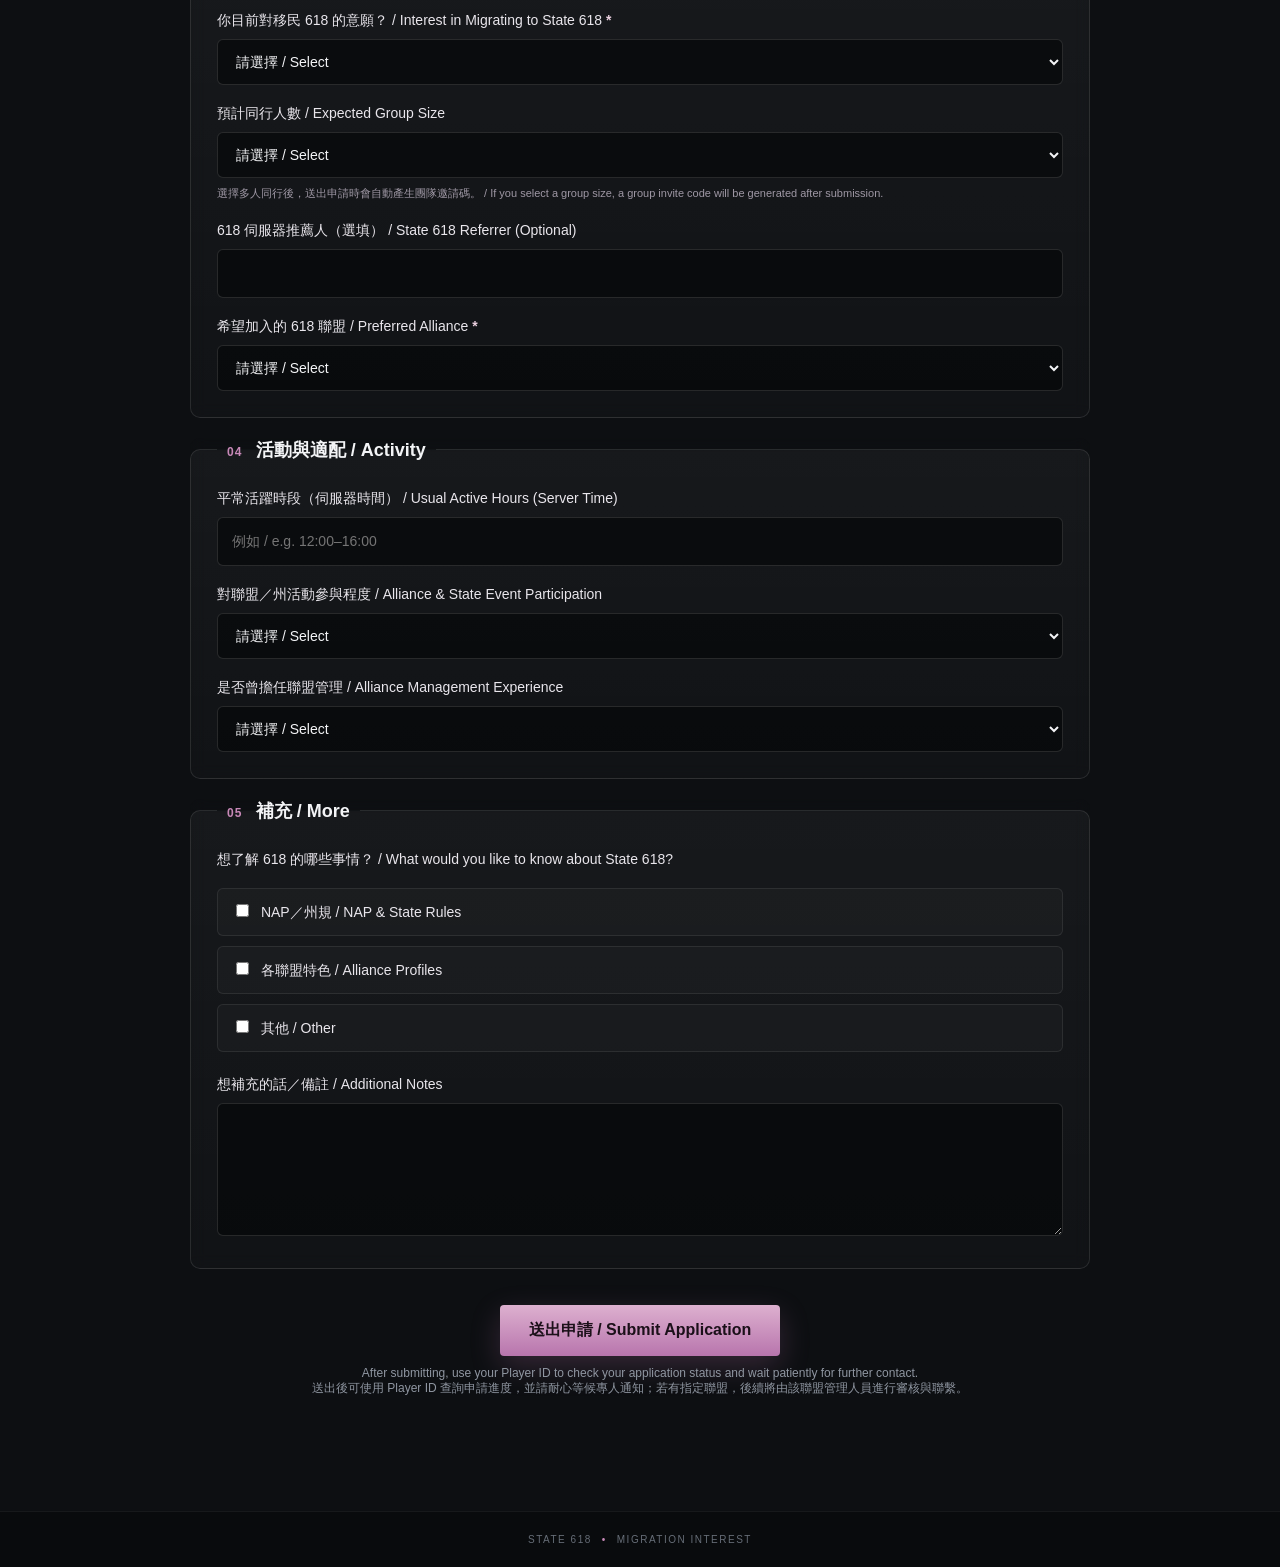
==== commit 3dae70c4: "Add shared alliance offer workflow" ====
--- a/apply.html
+++ b/apply.html
@@ -6,7 +6,7 @@
   <meta name="theme-color" content="#211522">
   <title>STATE 618 | Migration Interest Survey</title>
   <link rel="stylesheet" href="styles.css?v=20261017-2245">
-  <link rel="stylesheet" href="form.css?v=20261018-2035">
+  <link rel="stylesheet" href="form.css?v=20261018-2245">
 </head>
 <body class="form-page">
   <header class="form-topbar">
@@ -127,8 +127,8 @@
           <input type="text" name="referrer">
         </label>
 
-        <label>希望加入的 618 聯盟 / Preferred Alliance
-          <select name="preferred_alliance">
+        <label>希望加入的 618 聯盟 / Preferred Alliance <b>*</b>
+          <select name="preferred_alliance" required>
             <option value="">請選擇 / Select</option>
             <option>[RZN] Risen</option>
             <option>[3311] 青丘寨</option>
@@ -209,7 +209,7 @@
   <footer class="site-footer">
     <span>STATE 618</span><span class="dot">•</span><span>Migration Interest</span>
   </footer>
-  <script src="site.js?v=20261018-2035"></script>
+  <script src="site.js?v=20261018-2245"></script>
   <script src="language.js?v=20261017-2245"></script>
 </body>
 </html>
--- a/form.css
+++ b/form.css
@@ -523,7 +523,7 @@
 .submit-success-title{margin-bottom:14px;color:#d9f0df;font-size:15px;font-weight:800}
 .group-code-card{margin:18px 0;padding:22px 18px;border:1px solid rgba(232,170,216,.48);border-radius:12px;background:linear-gradient(180deg,rgba(200,137,184,.16),rgba(200,137,184,.07));box-shadow:0 14px 34px rgba(0,0,0,.20),inset 0 0 0 1px rgba(255,255,255,.03);text-align:center}
 .group-code-eyebrow{display:block;margin-bottom:9px;color:#d8c6d7;font-size:12px;font-weight:800;letter-spacing:.08em;text-transform:uppercase}
-.group-code-value{display:block;color:#fff;font-family:ui-monospace,SFMono-Regular,Menlo,Consolas,monospace;font-size:clamp(32px,8vw,50px);line-height:1.08;letter-spacing:.08em;text-shadow:0 0 18px rgba(232,170,216,.22)}
+.group-code-value{display:block;color:#fff;font-family:ui-monospace,SFMono-Regular,Menlo,Consolas,monospace;font-size:clamp(32px,8vw,50px);font-weight:500;line-height:1.12;letter-spacing:.14em;font-variant-numeric:tabular-nums;text-shadow:none;-webkit-font-smoothing:antialiased}
 .group-code-card p{margin:14px auto 0;max-width:650px;color:#d7ced8;font-size:13px;line-height:1.65}
 .group-code-actions{display:flex;flex-wrap:wrap;justify-content:center;gap:10px;margin-top:16px}
 .group-copy-button{padding:10px 14px;border:1px solid rgba(255,255,255,.18);border-radius:7px;background:#1a151c;color:#f4edf4;font:inherit;font-size:12px;font-weight:800;cursor:pointer}
@@ -537,3 +537,12 @@
   .group-code-actions{display:grid;grid-template-columns:1fr}
   .group-copy-button{width:100%}
 }
+
+.alliance-offer-box{display:grid;gap:9px;margin:18px 0;padding:16px 17px;border:1px solid rgba(230,170,104,.30);border-left:4px solid rgba(230,170,104,.88);border-radius:8px;background:rgba(230,170,104,.07)}
+.alliance-offer-box b{color:#f0cfaa;font-size:15px}
+.alliance-offer-box span{color:#c7bbc7;font-size:12px;line-height:1.55}
+.alliance-offer-box.waiting{border-left-color:rgba(200,137,184,.72);background:rgba(200,137,184,.06)}
+.alliance-offer-list{display:grid;gap:9px;margin-top:5px}
+.alliance-choice-button{width:100%;padding:12px 14px;border:1px solid rgba(255,255,255,.15);border-radius:8px;background:#171218;color:#f5eff5;font:inherit;font-size:13px;font-weight:800;text-align:left;cursor:pointer}
+.alliance-choice-button:hover{border-color:rgba(230,170,104,.55);background:#211817}
+.alliance-choice-button:disabled{opacity:.58;cursor:wait}
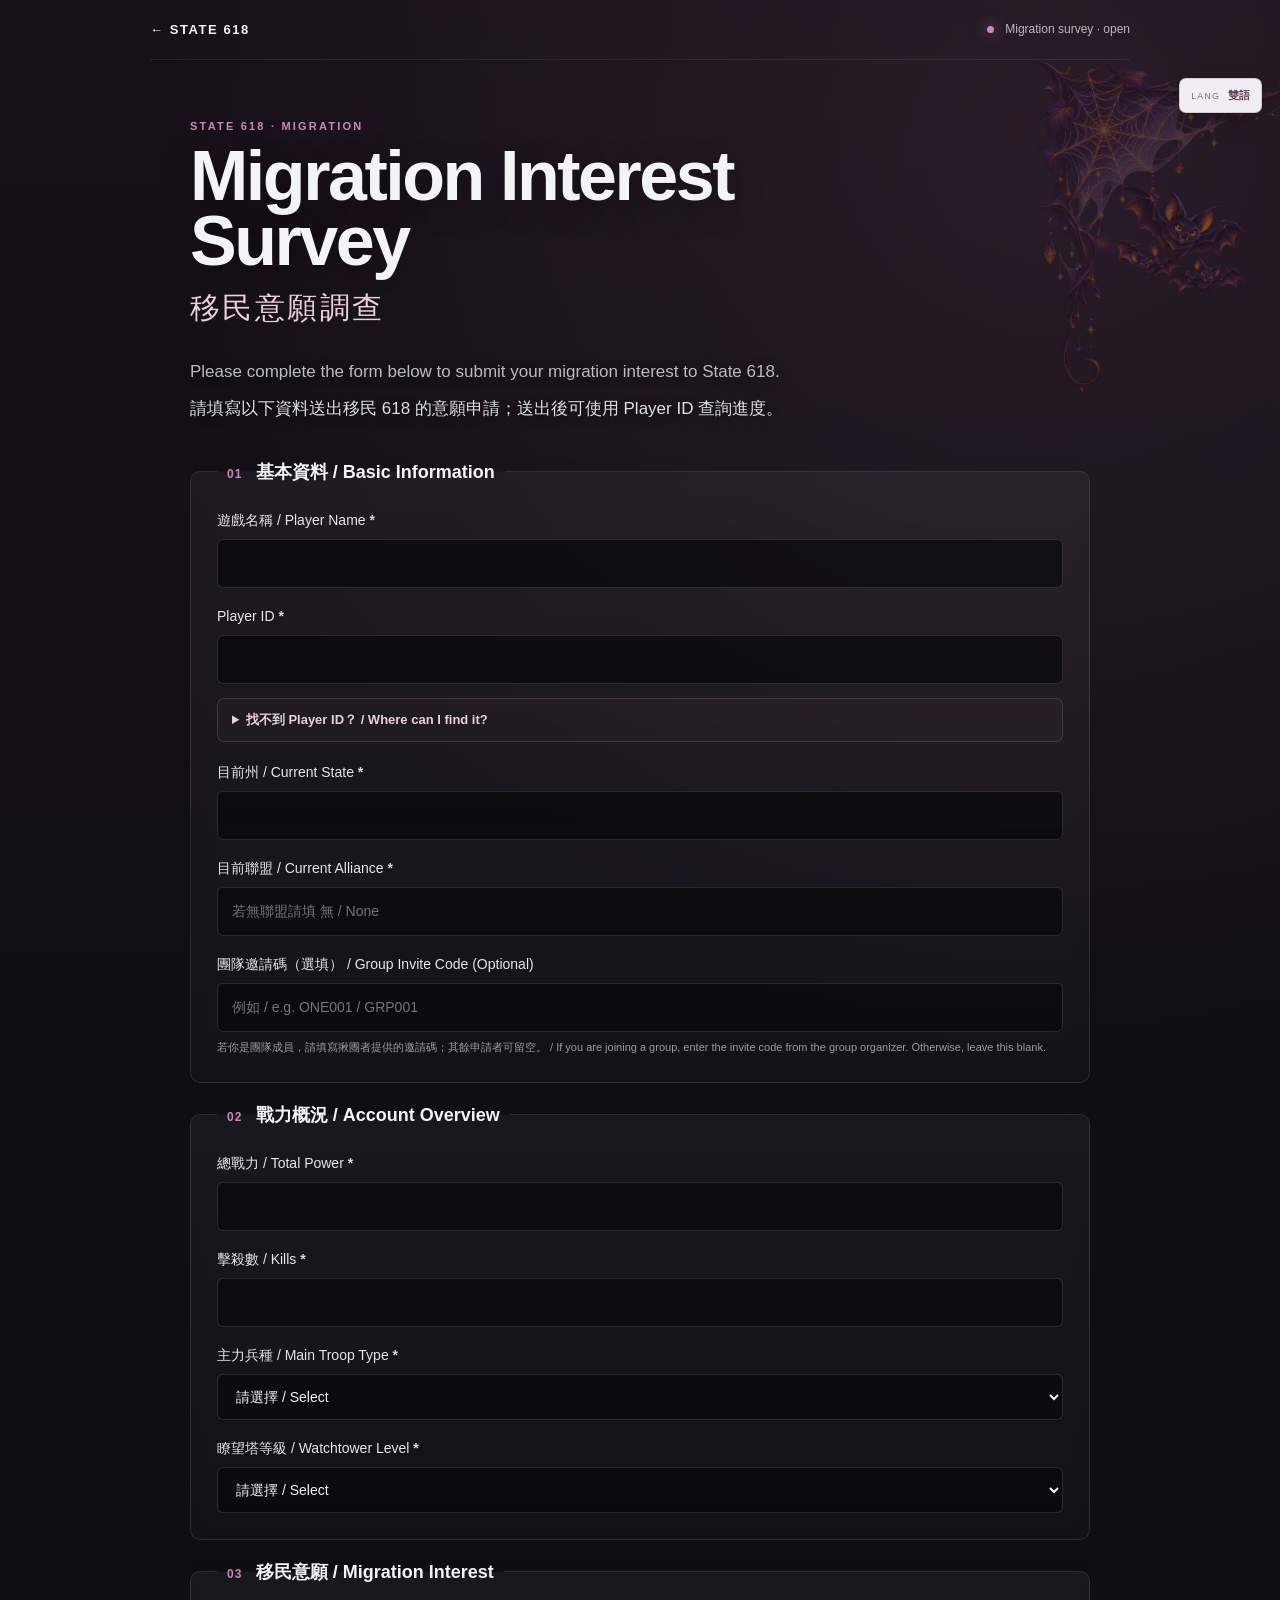
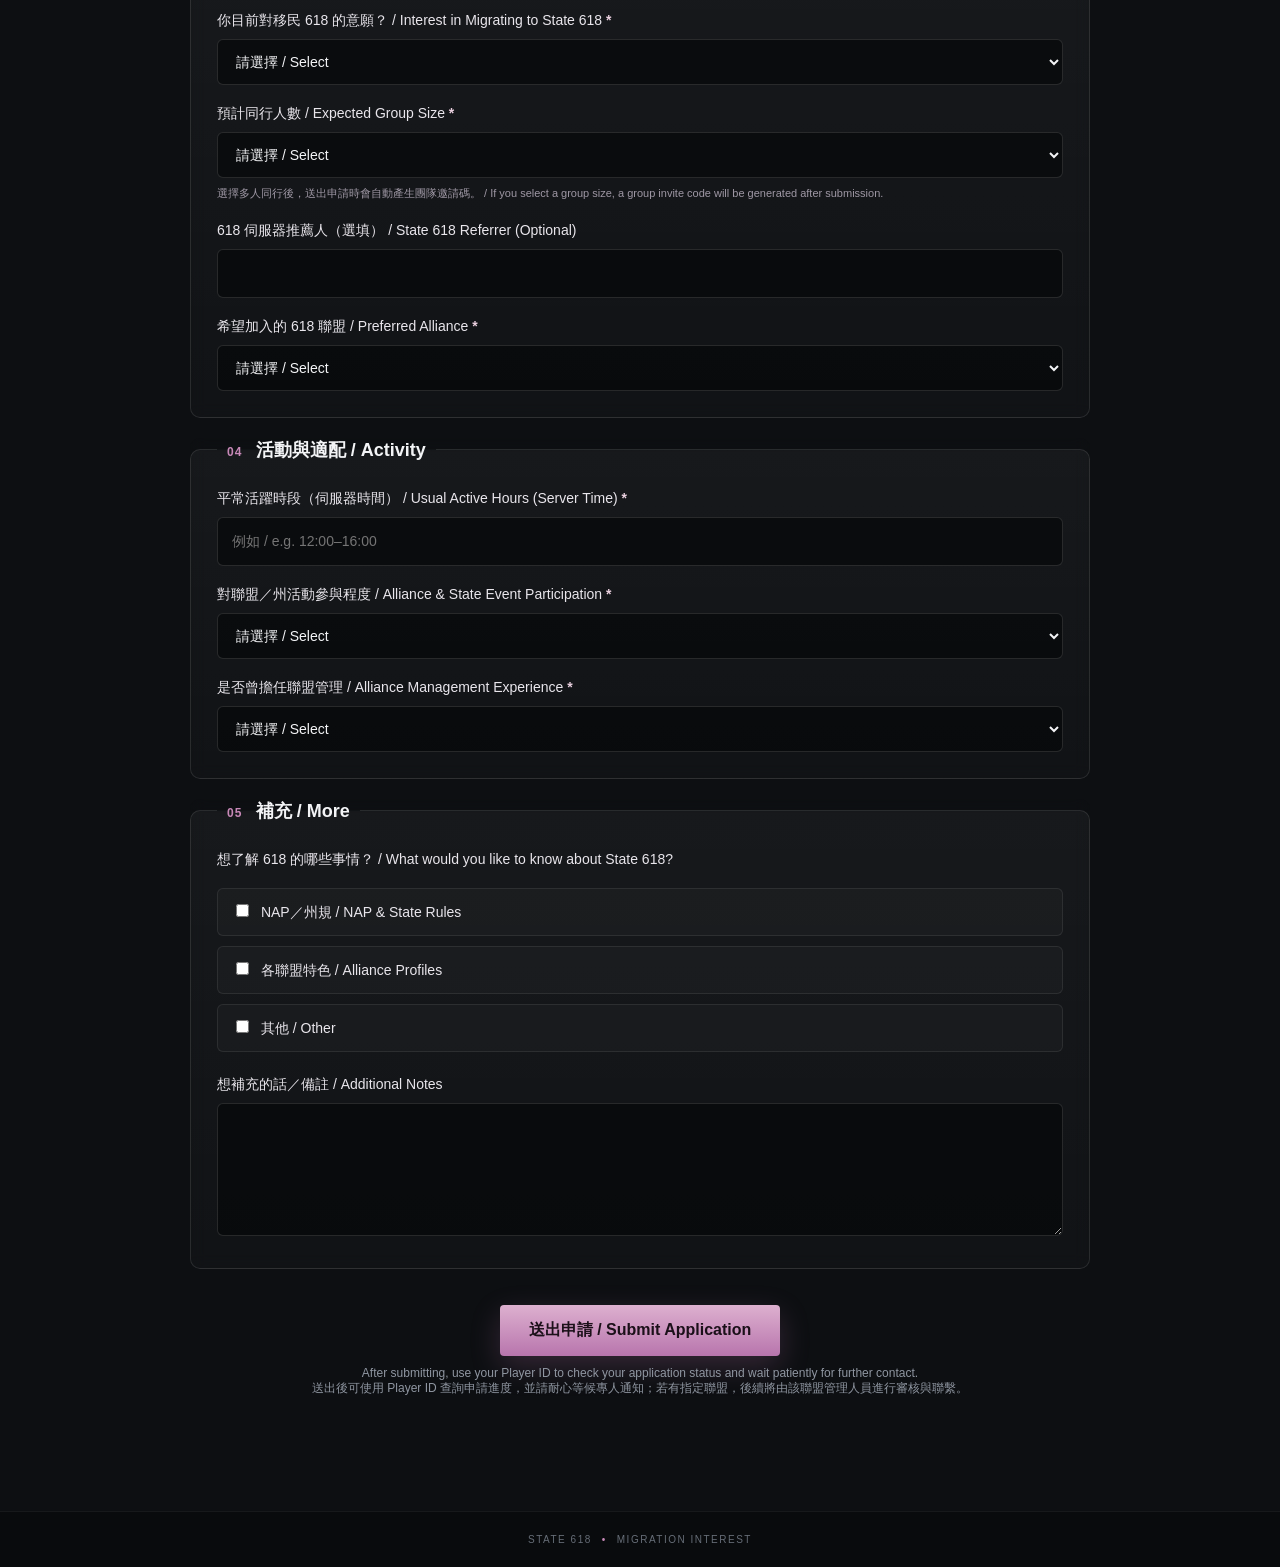
==== commit 870c44d4: "Require complete applications and mask manager IDs" ====
--- a/apply.html
+++ b/apply.html
@@ -54,8 +54,8 @@
           <input type="number" name="current_state" min="1" required>
         </label>
 
-        <label>目前聯盟 / Current Alliance
-          <input type="text" name="current_alliance">
+        <label>目前聯盟 / Current Alliance <b>*</b>
+          <input type="text" name="current_alliance" required placeholder="若無聯盟請填 無 / None">
         </label>
 
         <label class="group-code-field">
@@ -72,12 +72,12 @@
           <input type="text" name="total_power" required>
         </label>
 
-        <label>擊殺數 / Kills
-          <input type="text" name="kills">
-        </label>
-
-        <label>主力兵種 / Main Troop Type
-          <select name="main_troop">
+        <label>擊殺數 / Kills <b>*</b>
+          <input type="text" name="kills" required>
+        </label>
+
+        <label>主力兵種 / Main Troop Type <b>*</b>
+          <select name="main_troop" required>
             <option value="">請選擇 / Select</option>
             <option value="勇士">勇士 / Warrior</option>
             <option value="射手">射手 / Shooter</option>
@@ -85,8 +85,8 @@
           </select>
         </label>
 
-        <label>瞭望塔等級 / Watchtower Level
-          <select name="watchtower_level">
+        <label>瞭望塔等級 / Watchtower Level <b>*</b>
+          <select name="watchtower_level" required>
             <option value="">請選擇 / Select</option>
             <option>24</option><option>25</option><option>26</option><option>27</option>
             <option>28</option><option>29</option><option>30</option>
@@ -107,8 +107,8 @@
           </select>
         </label>
 
-        <label id="group-size-field">預計同行人數 / Expected Group Size
-          <select name="group_size" id="group-size">
+        <label id="group-size-field">預計同行人數 / Expected Group Size <b>*</b>
+          <select name="group_size" id="group-size" required>
             <option value="">請選擇 / Select</option>
             <option value="自己">自己 / Solo</option>
             <option value="2–5 人">2–5 人 / 2–5 players</option>
@@ -149,12 +149,12 @@
       <fieldset>
         <legend><span>04</span> 活動與適配 / Activity</legend>
 
-        <label>平常活躍時段（伺服器時間） / Usual Active Hours (Server Time)
-          <input type="text" name="active_time" placeholder="例如 / e.g. 12:00–16:00">
-        </label>
-
-        <label>對聯盟／州活動參與程度 / Alliance &amp; State Event Participation
-          <select name="activity_level">
+        <label>平常活躍時段（伺服器時間） / Usual Active Hours (Server Time) <b>*</b>
+          <input type="text" name="active_time" required placeholder="例如 / e.g. 12:00–16:00">
+        </label>
+
+        <label>對聯盟／州活動參與程度 / Alliance &amp; State Event Participation <b>*</b>
+          <select name="activity_level" required>
             <option value="">請選擇 / Select</option>
             <option value="積極參與（每個活動都參與）">積極參與（每個活動都參與） / Highly active (join every event)</option>
             <option value="活躍">活躍 / Active</option>
@@ -164,8 +164,8 @@
           </select>
         </label>
 
-        <label>是否曾擔任聯盟管理 / Alliance Management Experience
-          <select name="management">
+        <label>是否曾擔任聯盟管理 / Alliance Management Experience <b>*</b>
+          <select name="management" required>
             <option value="">請選擇 / Select</option>
             <option>R5</option>
             <option>R4</option>
@@ -209,7 +209,7 @@
   <footer class="site-footer">
     <span>STATE 618</span><span class="dot">•</span><span>Migration Interest</span>
   </footer>
-  <script src="site.js?v=20261018-2245"></script>
+  <script src="site.js?v=20261019-0235"></script>
   <script src="language.js?v=20261017-2245"></script>
 </body>
 </html>
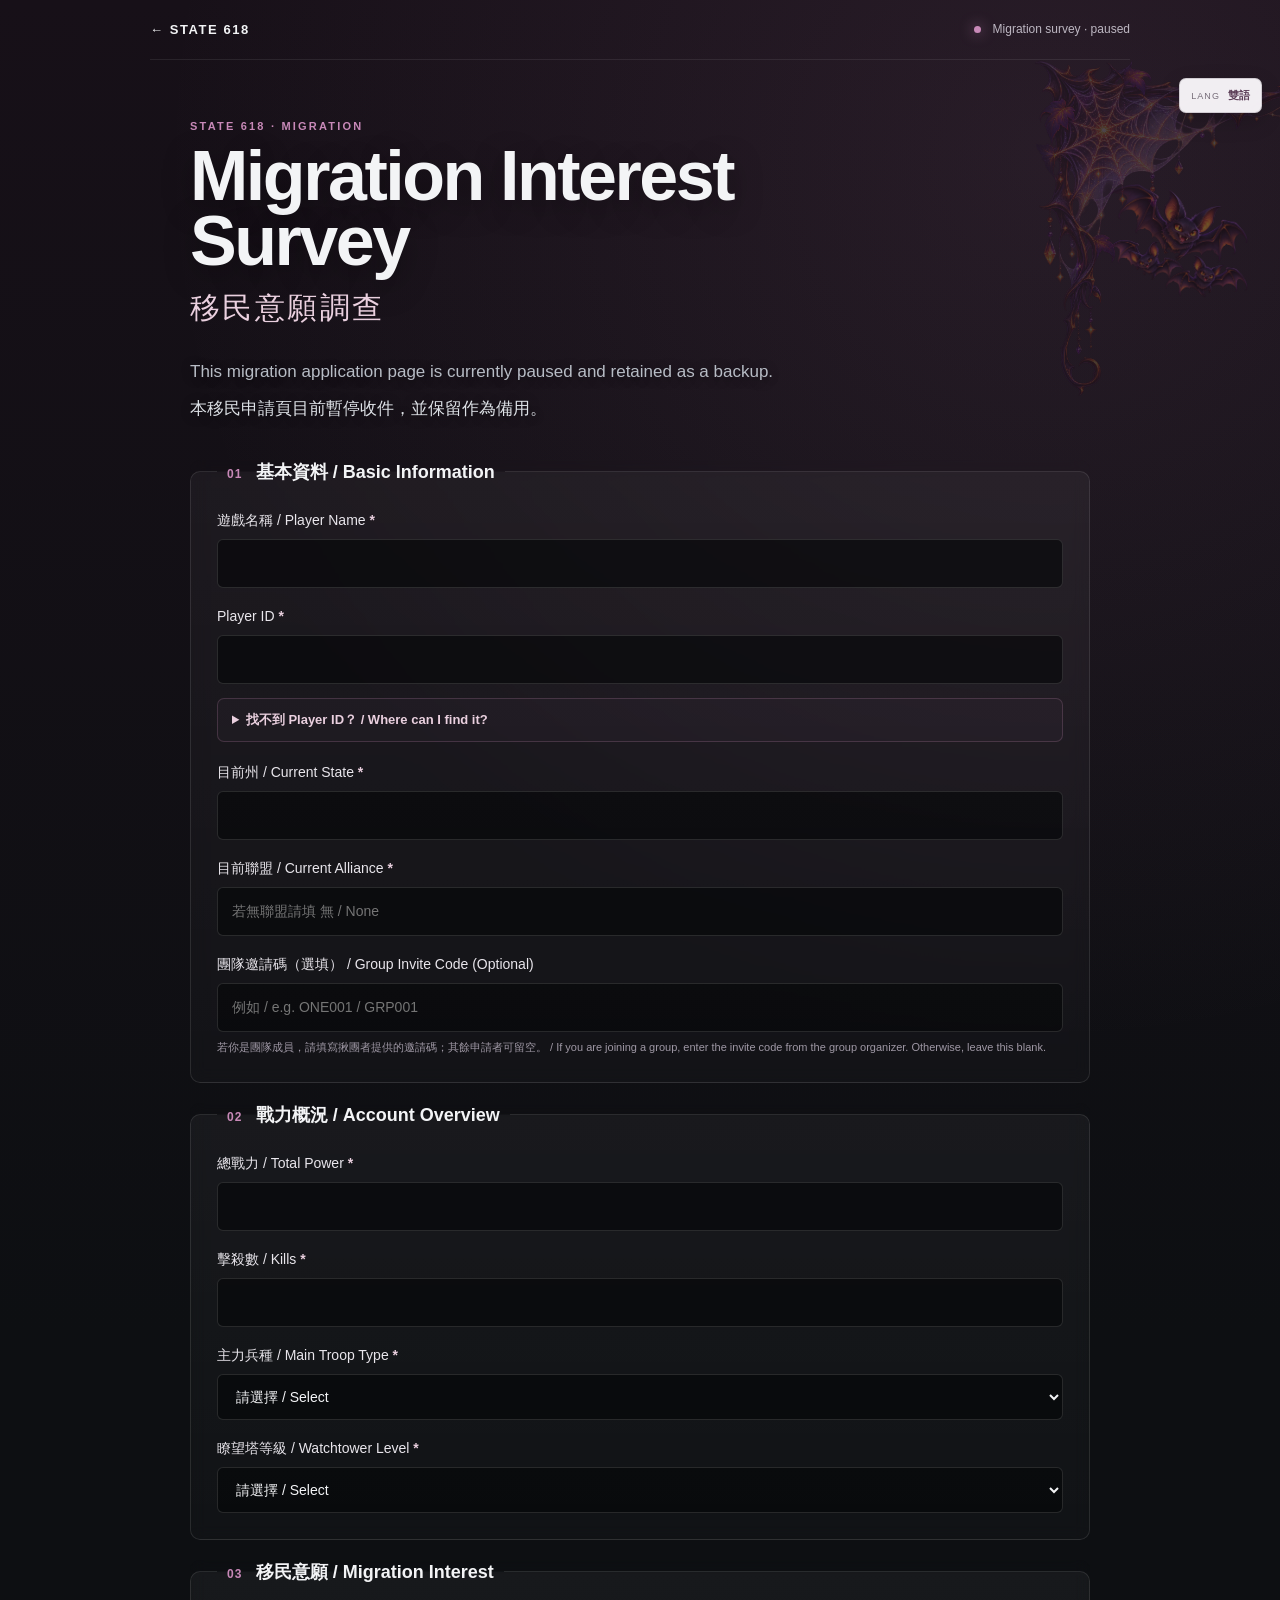
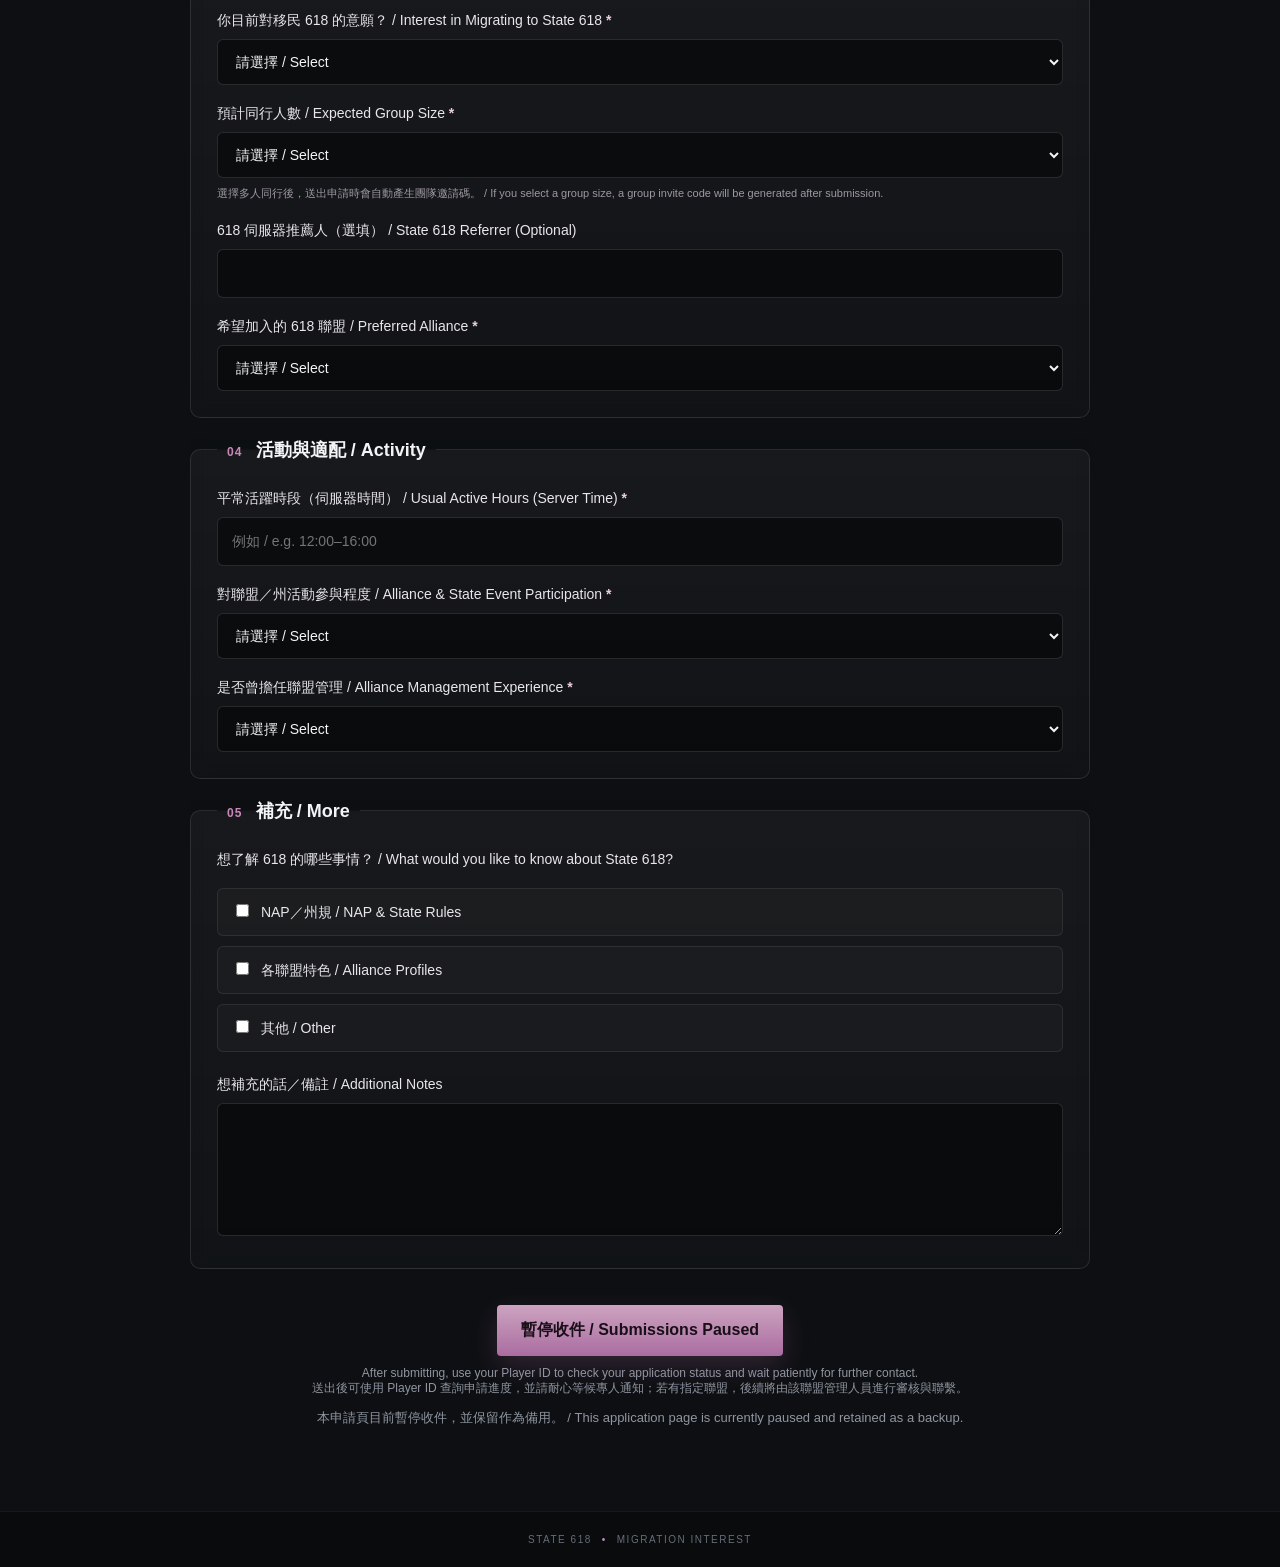
==== commit dca9859c: "Pause migration submissions and retain portal backup" ====
--- a/apply.html
+++ b/apply.html
@@ -11,7 +11,7 @@
 <body class="form-page">
   <header class="form-topbar">
     <a class="back-link" href="index.html">← STATE 618</a>
-    <div class="form-status"><span class="status-dot"></span> Migration survey · open</div>
+    <div class="form-status"><span class="status-dot"></span> Migration survey · paused</div>
   </header>
   <img class="form-halloween-art form-web-art" src="images/halloween-web-corner.png" alt="">
   <img class="form-halloween-art form-bats-art" src="images/halloween-bats.png" alt="">
@@ -22,9 +22,9 @@
       <h1>Migration Interest Survey</h1>
       <p class="zh-title">移民意願調查</p>
       <p class="intro en">
-        Please complete the form below to submit your migration interest to State 618.
+        This migration application page is currently paused and retained as a backup.
       </p>
-      <p class="intro zh">請填寫以下資料送出移民 618 的意願申請；送出後可使用 Player ID 查詢進度。</p>
+      <p class="intro zh">本移民申請頁目前暫停收件，並保留作為備用。</p>
     </section>
 
     <form id="survey-form" class="survey-form">
@@ -134,9 +134,9 @@
             <option>[3311] 青丘寨</option>
             <option>[RoD!] Reign of Dragons</option>
             <option>[RAW$] War Dominion</option>
-            <option>[UNQ.] UNQUESTIONED</option>
             <option>[KNT] Knights of Round</option>
             <option>[WofA] Wolves of Anarchy</option>
+            <option>[RZNA] Risen Academy</option>
             <option>[S_B] Storm Bringers</option>
             <option>[RnB] ReBoRN BiO</option>
             <option>[TCB] VenomousSlayers</option>
@@ -209,7 +209,7 @@
   <footer class="site-footer">
     <span>STATE 618</span><span class="dot">•</span><span>Migration Interest</span>
   </footer>
-  <script src="site.js?v=20261019-0235"></script>
-  <script src="language.js?v=20261017-2245"></script>
+  <script src="site.js?v=20261019-0415"></script>
+  <script src="language.js?v=20261019-0415"></script>
 </body>
 </html>
--- a/styles.css
+++ b/styles.css
@@ -435,9 +435,26 @@
   }
 }
 
-.manager-entry{margin-top:16px}
-.manager-entry a{color:rgba(232,222,233,.72);text-decoration:none;font-size:12px;letter-spacing:.04em;border-bottom:1px solid rgba(232,222,233,.20);padding-bottom:3px}
-.manager-entry a:hover{color:var(--accent-soft);border-bottom-color:rgba(234,208,223,.55)}
+.manager-entry{margin-top:18px}
+.manager-entry a{
+  display:inline-block;
+  color:rgba(238,228,239,.84);
+  text-decoration:none;
+  font-size:14px;
+  font-weight:700;
+  letter-spacing:.035em;
+  padding:8px 12px;
+  border:1px solid rgba(232,222,233,.22);
+  border-radius:5px;
+  background:rgba(16,13,18,.34);
+  transition:background .2s ease,border-color .2s ease,color .2s ease,transform .2s ease;
+}
+.manager-entry a:hover{
+  color:var(--accent-soft);
+  border-color:rgba(234,208,223,.50);
+  background:rgba(200,137,184,.10);
+  transform:translateY(-1px);
+}
 
 /* Shared language selector */
 .language-switcher{
@@ -494,3 +511,12 @@
   margin-top:5px;
   padding-top:10px;
 }
+
+/* Multilingual selector expansion */
+.language-menu{
+  max-height:min(68vh,460px);
+  overflow-y:auto;
+  overscroll-behavior:contain;
+  scrollbar-width:thin;
+}
+.language-option{white-space:nowrap}
